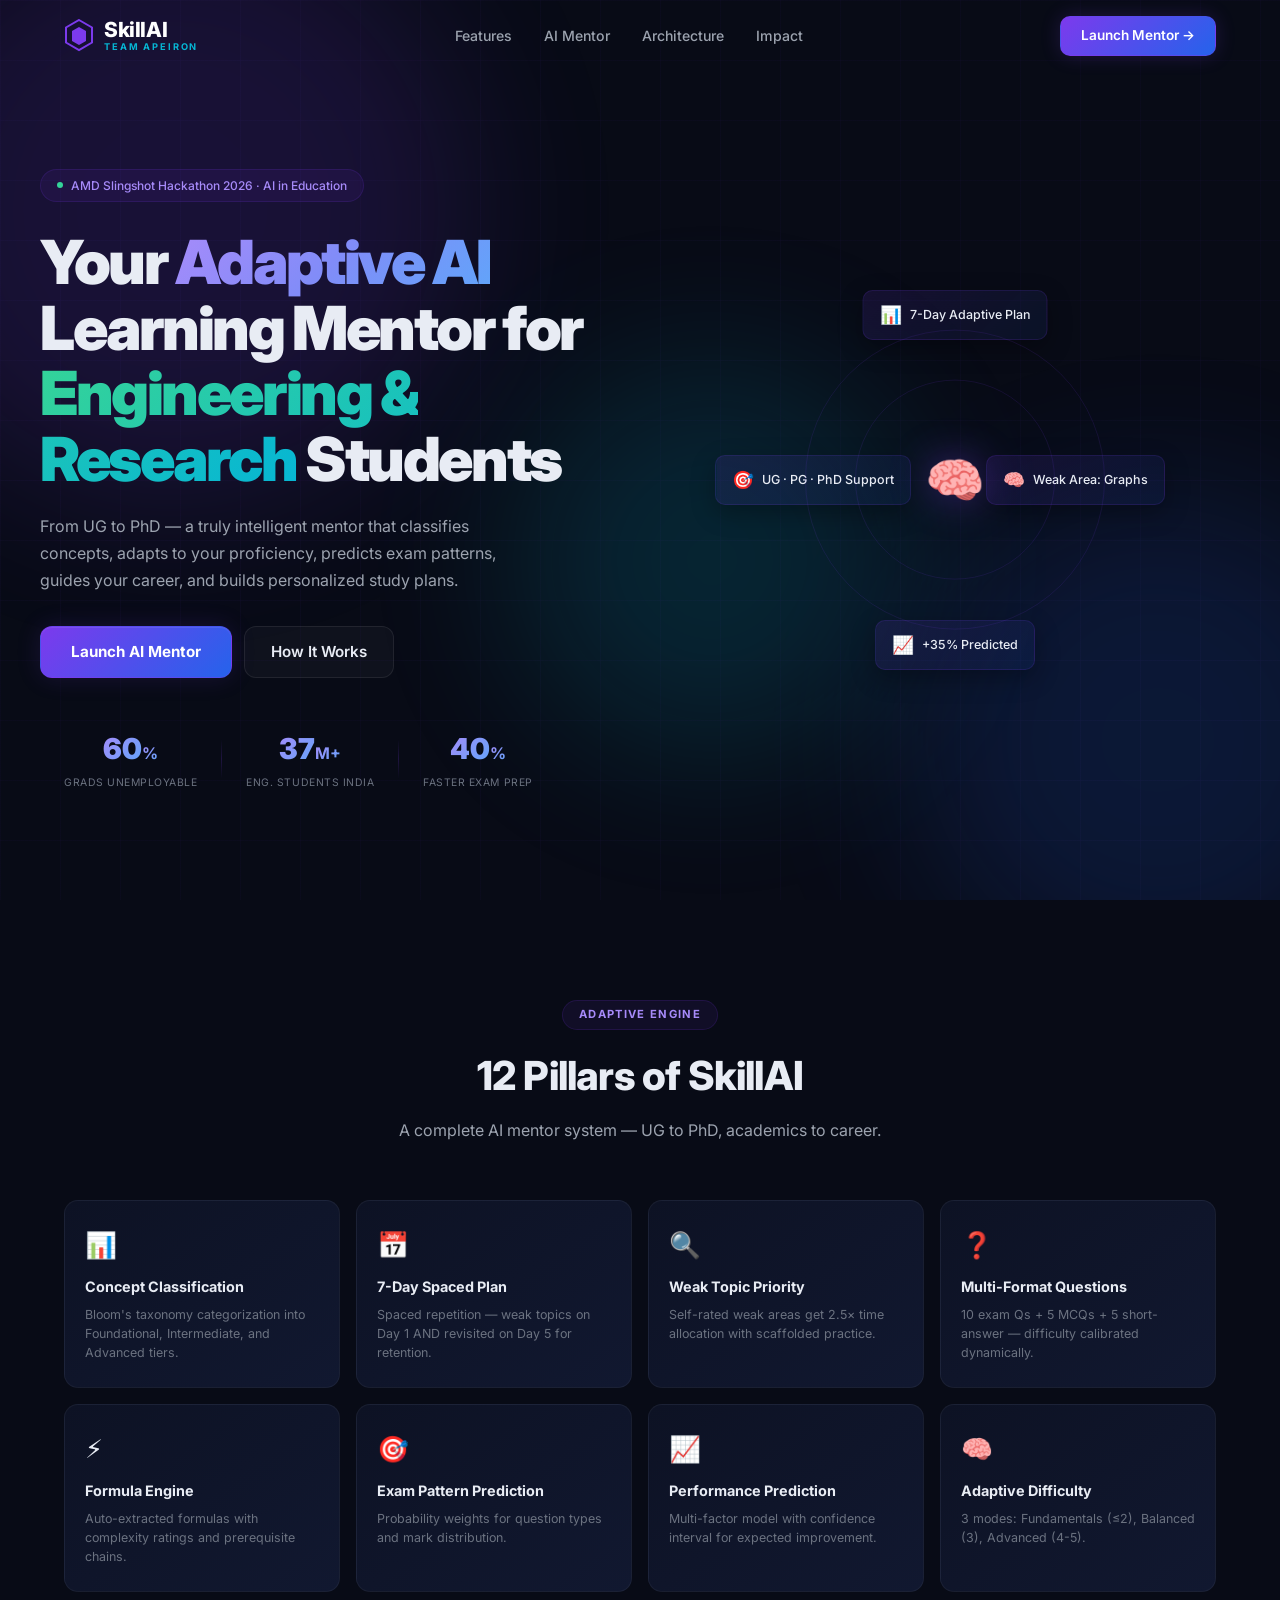
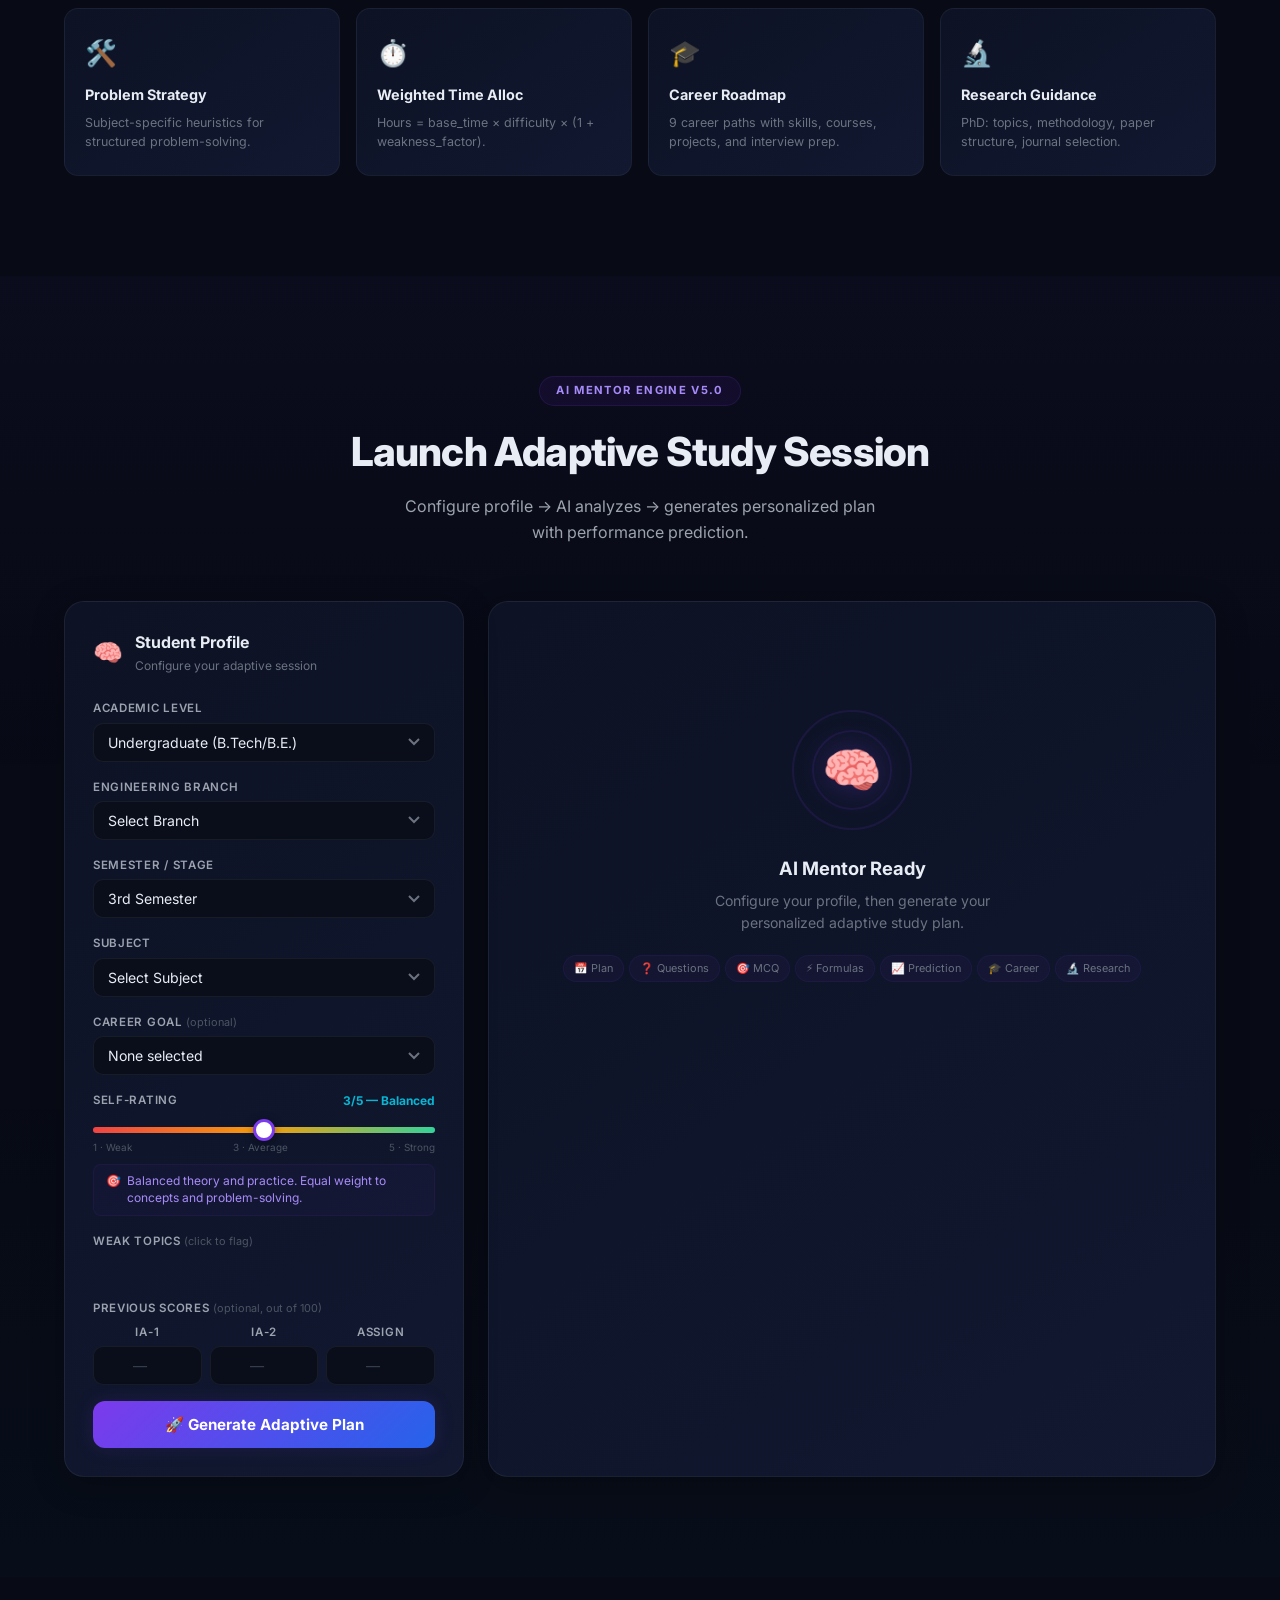
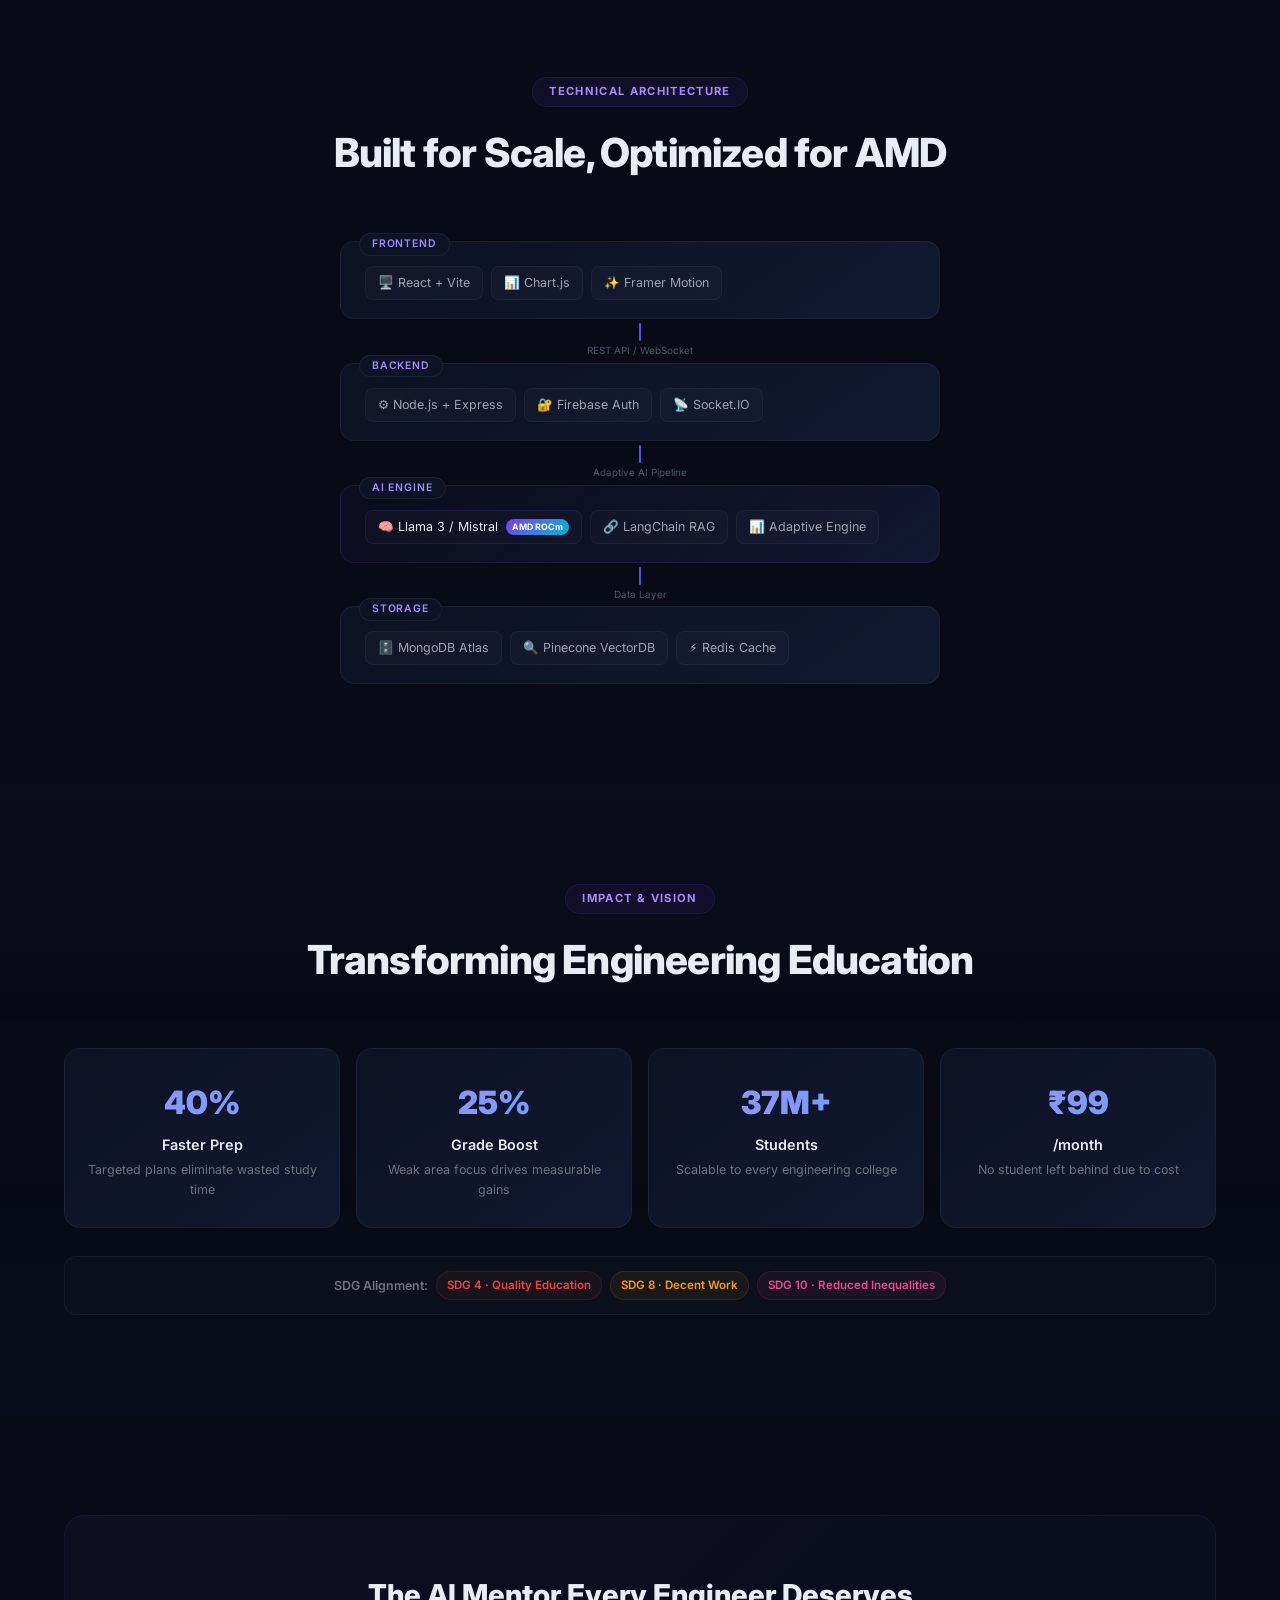
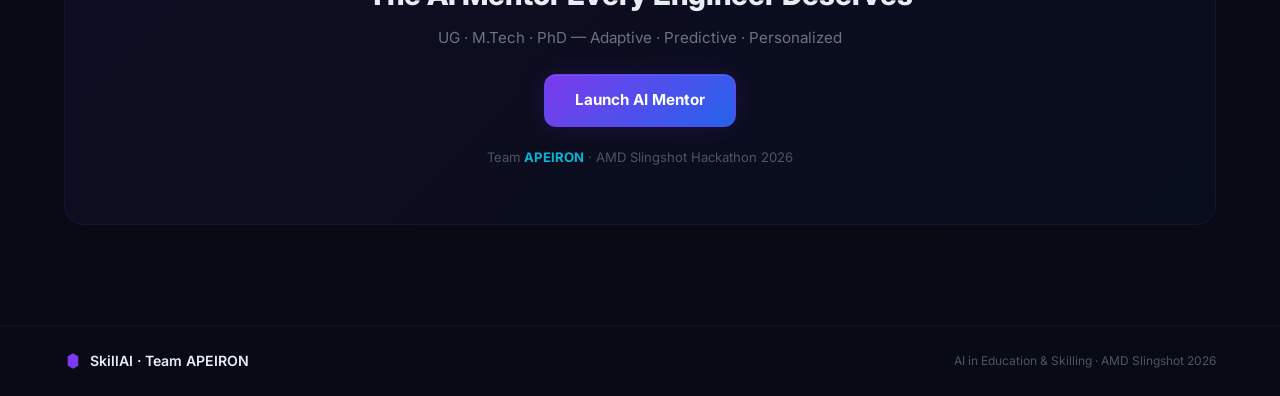
==== index.html @ c2ca53f4 "feat: SkillAI v5.0 — Multi-level adaptive mentor (UG/PG/PhD), 8 branches, career roadmaps, research " ====
<!DOCTYPE html>
<html lang="en">

<head>
    <meta charset="UTF-8">
    <meta name="viewport" content="width=device-width, initial-scale=1.0">
    <title>SkillAI – Adaptive AI Mentor | Team APEIRON</title>
    <meta name="description"
        content="SkillAI by Team APEIRON: An advanced adaptive AI learning mentor for engineering students — UG, M.Tech & PhD. AMD Slingshot Hackathon 2026.">
    <link rel="preconnect" href="https://fonts.googleapis.com">
    <link rel="preconnect" href="https://fonts.gstatic.com" crossorigin>
    <link
        href="https://fonts.googleapis.com/css2?family=Inter:wght@300;400;500;600;700;800;900&family=JetBrains+Mono:wght@400;500;600&display=swap"
        rel="stylesheet">
    <link rel="stylesheet" href="styles.css">
</head>

<body>
    <div class="app">
        <!-- Animated BG -->
        <div class="animated-bg">
            <div class="gradient-orb orb-1"></div>
            <div class="gradient-orb orb-2"></div>
            <div class="gradient-orb orb-3"></div>
            <div class="grid-overlay"></div>
        </div>

        <!-- Navbar -->
        <nav class="nav" id="nav">
            <div class="nav-inner">
                <a href="#" class="logo">
                    <svg class="logo-icon" width="30" height="34" viewBox="0 0 30 34" fill="none">
                        <path d="M15 1L28 8.5V23.5L15 31L2 23.5V8.5L15 1Z" stroke="url(#g1)" stroke-width="2" />
                        <path d="M15 8L22 12V22L15 26L8 22V12L15 8Z" fill="url(#g1)" />
                        <defs>
                            <linearGradient id="g1" x1="2" y1="1" x2="28" y2="31">
                                <stop stop-color="#7C3AED" />
                                <stop offset=".5" stop-color="#2563EB" />
                                <stop offset="1" stop-color="#06B6D4" />
                            </linearGradient>
                        </defs>
                    </svg>
                    <div class="logo-text">
                        <span class="logo-name">SkillAI</span>
                        <span class="logo-team">TEAM APEIRON</span>
                    </div>
                </a>
                <div class="nav-links">
                    <a href="#features">Features</a>
                    <a href="#mentor">AI Mentor</a>
                    <a href="#arch">Architecture</a>
                    <a href="#impact">Impact</a>
                </div>
                <a href="#mentor" class="nav-cta">Launch Mentor <span>→</span></a>
            </div>
        </nav>

        <!-- HERO -->
        <header class="hero" id="hero">
            <div class="hero-grid">
                <div class="hero-left">
                    <div class="hero-pill">
                        <span class="pill-dot"></span>
                        AMD Slingshot Hackathon 2026 · AI in Education
                    </div>
                    <h1 class="hero-h1">
                        Your <span class="glow-text">Adaptive AI</span><br>
                        Learning Mentor for<br>
                        <span class="glow-text-2">Engineering & Research</span> Students
                    </h1>
                    <p class="hero-p">
                        From UG to PhD — a truly intelligent mentor that classifies concepts, adapts to your
                        proficiency, predicts exam patterns, guides your career, and builds personalized study plans.
                    </p>
                    <div class="hero-btns">
                        <a href="#mentor" class="btn-primary">
                            <span class="btn-shine"></span>
                            Launch AI Mentor
                        </a>
                        <a href="#features" class="btn-outline">How It Works</a>
                    </div>
                    <div class="hero-stats">
                        <div class="hstat">
                            <span class="hstat-val" data-count="60">0</span><span class="hstat-suf">%</span>
                            <span class="hstat-lbl">Grads Unemployable</span>
                        </div>
                        <div class="hstat-div"></div>
                        <div class="hstat">
                            <span class="hstat-val" data-count="37">0</span><span class="hstat-suf">M+</span>
                            <span class="hstat-lbl">Eng. Students India</span>
                        </div>
                        <div class="hstat-div"></div>
                        <div class="hstat">
                            <span class="hstat-val" data-count="40">0</span><span class="hstat-suf">%</span>
                            <span class="hstat-lbl">Faster Exam Prep</span>
                        </div>
                    </div>
                </div>
                <div class="hero-right">
                    <div class="hero-visual">
                        <div class="hv-card hv1"><span>📊</span> 7-Day Adaptive Plan</div>
                        <div class="hv-card hv2"><span>🧠</span> Weak Area: Graphs</div>
                        <div class="hv-card hv3"><span>📈</span> +35% Predicted</div>
                        <div class="hv-card hv4"><span>🎯</span> UG · PG · PhD Support</div>
                        <div class="hv-center">
                            <div class="hv-ring r1"></div>
                            <div class="hv-ring r2"></div>
                            <div class="hv-brain">🧠</div>
                        </div>
                    </div>
                </div>
            </div>
        </header>

        <!-- FEATURES -->
        <section class="section" id="features">
            <div class="container">
                <div class="sec-header">
                    <div class="sec-chip">Adaptive Engine</div>
                    <h2 class="sec-title">12 Pillars of SkillAI</h2>
                    <p class="sec-desc">A complete AI mentor system — UG to PhD, academics to career.</p>
                </div>
                <div class="feat-grid">
                    <div class="feat-card"><div class="fc-bar"></div><div class="fc-icon">📊</div><h3>Concept Classification</h3><p>Bloom's taxonomy categorization into Foundational, Intermediate, and Advanced tiers.</p></div>
                    <div class="feat-card"><div class="fc-bar"></div><div class="fc-icon">📅</div><h3>7-Day Spaced Plan</h3><p>Spaced repetition — weak topics on Day 1 AND revisited on Day 5 for retention.</p></div>
                    <div class="feat-card"><div class="fc-bar"></div><div class="fc-icon">🔍</div><h3>Weak Topic Priority</h3><p>Self-rated weak areas get 2.5× time allocation with scaffolded practice.</p></div>
                    <div class="feat-card"><div class="fc-bar"></div><div class="fc-icon">❓</div><h3>Multi-Format Questions</h3><p>10 exam Qs + 5 MCQs + 5 short-answer — difficulty calibrated dynamically.</p></div>
                    <div class="feat-card"><div class="fc-bar"></div><div class="fc-icon">⚡</div><h3>Formula Engine</h3><p>Auto-extracted formulas with complexity ratings and prerequisite chains.</p></div>
                    <div class="feat-card"><div class="fc-bar"></div><div class="fc-icon">🎯</div><h3>Exam Pattern Prediction</h3><p>Probability weights for question types and mark distribution.</p></div>
                    <div class="feat-card"><div class="fc-bar"></div><div class="fc-icon">📈</div><h3>Performance Prediction</h3><p>Multi-factor model with confidence interval for expected improvement.</p></div>
                    <div class="feat-card"><div class="fc-bar"></div><div class="fc-icon">🧠</div><h3>Adaptive Difficulty</h3><p>3 modes: Fundamentals (≤2), Balanced (3), Advanced (4-5).</p></div>
                    <div class="feat-card"><div class="fc-bar"></div><div class="fc-icon">🛠️</div><h3>Problem Strategy</h3><p>Subject-specific heuristics for structured problem-solving.</p></div>
                    <div class="feat-card"><div class="fc-bar"></div><div class="fc-icon">⏱️</div><h3>Weighted Time Alloc</h3><p>Hours = base_time × difficulty × (1 + weakness_factor).</p></div>
                    <div class="feat-card"><div class="fc-bar"></div><div class="fc-icon">🎓</div><h3>Career Roadmap</h3><p>9 career paths with skills, courses, projects, and interview prep.</p></div>
                    <div class="feat-card"><div class="fc-bar"></div><div class="fc-icon">🔬</div><h3>Research Guidance</h3><p>PhD: topics, methodology, paper structure, journal selection.</p></div>
                </div>
            </div>
        </section>

        <!-- AI MENTOR -->
        <section class="section section-alt" id="mentor">
            <div class="container">
                <div class="sec-header">
                    <div class="sec-chip">AI Mentor Engine v5.0</div>
                    <h2 class="sec-title">Launch Adaptive Study Session</h2>
                    <p class="sec-desc">Configure profile → AI analyzes → generates personalized plan with performance prediction.</p>
                </div>
                <div class="mentor-grid">
                    <!-- INPUT -->
                    <div class="m-input">
                        <div class="mi-head">
                            <div class="mi-icon">🧠</div>
                            <div>
                                <h3>Student Profile</h3>
                                <p>Configure your adaptive session</p>
                            </div>
                        </div>
                        <form id="mentorForm" autocomplete="off">
                            <div class="field">
                                <label>Academic Level</label>
                                <select id="academicLevel" required>
                                    <option value="UG" selected>Undergraduate (B.Tech/B.E.)</option>
                                    <option value="PG">Postgraduate (M.Tech/M.S.)</option>
                                    <option value="PhD">Doctoral (Ph.D.)</option>
                                </select>
                            </div>
                            <div class="field">
                                <label>Engineering Branch</label>
                                <select id="branch" required>
                                    <option value="">Select Branch</option>
                                    <option value="CSE">Computer Science & Engineering</option>
                                    <option value="ECE">Electronics & Communication</option>
                                    <option value="ME">Mechanical Engineering</option>
                                    <option value="EEE">Electrical & Electronics</option>
                                    <option value="CE">Civil Engineering</option>
                                    <option value="AIML">AI & Data Science</option>
                                    <option value="IT">Information Technology</option>
                                    <option value="BME">Biomedical Engineering</option>
                                </select>
                            </div>
                            <div class="field">
                                <label>Semester / Stage</label>
                                <select id="semester" required>
                                    <option value="">Select</option>
                                    <option value="1">1st Semester</option>
                                    <option value="2">2nd Semester</option>
                                    <option value="3" selected>3rd Semester</option>
                                    <option value="4">4th Semester</option>
                                    <option value="5">5th Semester</option>
                                    <option value="6">6th Semester</option>
                                    <option value="7">7th Semester</option>
                                    <option value="8">8th Semester</option>
                                </select>
                            </div>
                            <div class="field">
                                <label>Subject</label>
                                <select id="subject" required>
                                    <option value="">Select Subject</option>
                                </select>
                            </div>
                            <div class="field" id="careerGoalField">
                                <label>Career Goal <span class="field-opt">(optional)</span></label>
                                <select id="careerGoal">
                                    <option value="">None selected</option>
                                    <option value="Software Engineer">Software Engineer</option>
                                    <option value="Data Scientist">Data Scientist</option>
                                    <option value="AI Engineer">AI Engineer</option>
                                    <option value="VLSI Engineer">VLSI Engineer</option>
                                    <option value="Embedded Systems Engineer">Embedded Systems Engineer</option>
                                    <option value="Cybersecurity Engineer">Cybersecurity Engineer</option>
                                    <option value="Mechanical Design Engineer">Mechanical Design Engineer</option>
                                    <option value="Structural Engineer">Structural Engineer</option>
                                    <option value="Research Scientist">Research Scientist</option>
                                </select>
                            </div>
                            <div class="field">
                                <label>Self-Rating <span class="rating-badge" id="ratingBadge">3/5 — Balanced</span></label>
                                <input type="range" id="selfRating" min="1" max="5" value="3" class="custom-range">
                                <div class="range-labels"><span>1 · Weak</span><span>3 · Average</span><span>5 · Strong</span></div>
                                <div class="adapt-box" id="adaptBox">
                                    <span class="ab-icon">🎯</span>
                                    <span id="adaptMsg">Balanced theory and practice. Equal weight to concepts and problem-solving.</span>
                                </div>
                            </div>
                            <div class="field">
                                <label>Weak Topics <span class="field-opt">(click to flag)</span></label>
                                <div class="chips" id="weakChips"></div>
                            </div>
                            <div class="field">
                                <label>Previous Scores <span class="field-opt">(optional, out of 100)</span></label>
                                <div class="score-row">
                                    <div class="sc"><label class="sc-lbl">IA-1</label><input type="number" id="sc1" placeholder="—" min="0" max="100"></div>
                                    <div class="sc"><label class="sc-lbl">IA-2</label><input type="number" id="sc2" placeholder="—" min="0" max="100"></div>
                                    <div class="sc"><label class="sc-lbl">Assign</label><input type="number" id="sc3" placeholder="—" min="0" max="100"></div>
                                </div>
                            </div>
                            <button type="submit" class="btn-generate" id="genBtn">
                                <span id="genText">🚀 Generate Adaptive Plan</span>
                                <span id="genLoader" style="display:none"><span class="ld"></span><span class="ld"></span><span class="ld"></span></span>
                            </button>
                        </form>
                    </div>

                    <!-- OUTPUT -->
                    <div class="m-output" id="mOutput">
                        <!-- Idle -->
                        <div class="out-idle" id="outIdle">
                            <div class="oi-anim">
                                <div class="oi-brain">🧠</div>
                                <div class="oi-ring oi-r1"></div>
                                <div class="oi-ring oi-r2"></div>
                            </div>
                            <h3>AI Mentor Ready</h3>
                            <p>Configure your profile, then generate your personalized adaptive study plan.</p>
                            <div class="oi-tags">
                                <span>📅 Plan</span><span>❓ Questions</span><span>🎯 MCQ</span>
                                <span>⚡ Formulas</span><span>📈 Prediction</span><span>🎓 Career</span><span>🔬 Research</span>
                            </div>
                        </div>

                        <!-- Processing -->
                        <div class="out-proc" id="outProc" style="display:none">
                            <div class="proc-spinner">
                                <div class="sp-ring sp1"></div>
                                <div class="sp-ring sp2"></div>
                                <div class="sp-ring sp3"></div>
                                <div class="sp-core">🧠</div>
                            </div>
                            <h3>Analyzing & Generating...</h3>
                            <div class="proc-list" id="procList">
                                <div class="pl"><div class="pl-dot"></div><span>Mapping subject prerequisite graph</span></div>
                                <div class="pl"><div class="pl-dot"></div><span>Classifying concepts (Bloom's taxonomy)</span></div>
                                <div class="pl"><div class="pl-dot"></div><span>Calibrating to self-rating: <strong id="procRating">3/5</strong></span></div>
                                <div class="pl"><div class="pl-dot"></div><span>Applying spaced repetition schedule</span></div>
                                <div class="pl"><div class="pl-dot"></div><span>Computing performance prediction model</span></div>
                            </div>
                        </div>

                        <!-- Results -->
                        <div class="out-results" id="outResults" style="display:none">
                            <div class="tabs" id="tabs">
                                <button class="tab active" data-t="overview">📊 Overview</button>
                                <button class="tab" data-t="plan">📅 Study Plan</button>
                                <button class="tab" data-t="questions">❓ Questions</button>
                                <button class="tab" data-t="mcq">🎯 MCQ Quiz</button>
                                <button class="tab" data-t="shortans">✍️ Short Ans</button>
                                <button class="tab" data-t="formulas">⚡ Formulas</button>
                                <button class="tab" data-t="revision">📝 Revision</button>
                                <button class="tab" data-t="strategy">🛠️ Strategy</button>
                                <button class="tab" data-t="predict">📈 Predict</button>
                                <button class="tab" data-t="career" style="display:none">🎓 Career Path</button>
                                <button class="tab" data-t="research" style="display:none">🔬 Research</button>
                            </div>
                            <div id="tp-overview" class="tp"></div>
                            <div id="tp-plan" class="tp" style="display:none"></div>
                            <div id="tp-questions" class="tp" style="display:none"></div>
                            <div id="tp-mcq" class="tp" style="display:none"></div>
                            <div id="tp-shortans" class="tp" style="display:none"></div>
                            <div id="tp-formulas" class="tp" style="display:none"></div>
                            <div id="tp-revision" class="tp" style="display:none"></div>
                            <div id="tp-strategy" class="tp" style="display:none"></div>
                            <div id="tp-predict" class="tp" style="display:none"></div>
                            <div id="tp-career" class="tp" style="display:none"></div>
                            <div id="tp-research" class="tp" style="display:none"></div>
                        </div>
                    </div>
                </div>
            </div>
        </section>

        <!-- ARCHITECTURE -->
        <section class="section" id="arch">
            <div class="container">
                <div class="sec-header">
                    <div class="sec-chip">Technical Architecture</div>
                    <h2 class="sec-title">Built for Scale, Optimized for AMD</h2>
                </div>
                <div class="arch-stack">
                    <div class="arch-layer al-1">
                        <div class="al-tag">Frontend</div>
                        <div class="al-items"><span>🖥️ React + Vite</span><span>📊 Chart.js</span><span>✨ Framer Motion</span></div>
                    </div>
                    <div class="arch-conn"><div class="ac-line"></div><span>REST API / WebSocket</span></div>
                    <div class="arch-layer al-2">
                        <div class="al-tag">Backend</div>
                        <div class="al-items"><span>⚙️ Node.js + Express</span><span>🔐 Firebase Auth</span><span>📡 Socket.IO</span></div>
                    </div>
                    <div class="arch-conn"><div class="ac-line"></div><span>Adaptive AI Pipeline</span></div>
                    <div class="arch-layer al-3 al-glow">
                        <div class="al-tag">AI Engine</div>
                        <div class="al-items">
                            <span class="al-highlight">🧠 Llama 3 / Mistral <em class="amd-badge">AMD ROCm</em></span>
                            <span>🔗 LangChain RAG</span>
                            <span>📊 Adaptive Engine</span>
                        </div>
                    </div>
                    <div class="arch-conn"><div class="ac-line"></div><span>Data Layer</span></div>
                    <div class="arch-layer al-4">
                        <div class="al-tag">Storage</div>
                        <div class="al-items"><span>🗄️ MongoDB Atlas</span><span>🔍 Pinecone VectorDB</span><span>⚡ Redis Cache</span></div>
                    </div>
                </div>
            </div>
        </section>

        <!-- IMPACT -->
        <section class="section section-alt" id="impact">
            <div class="container">
                <div class="sec-header">
                    <div class="sec-chip">Impact & Vision</div>
                    <h2 class="sec-title">Transforming Engineering Education</h2>
                </div>
                <div class="impact-grid">
                    <div class="imp-card"><div class="imp-val">40%</div><h3>Faster Prep</h3><p>Targeted plans eliminate wasted study time</p></div>
                    <div class="imp-card"><div class="imp-val">25%</div><h3>Grade Boost</h3><p>Weak area focus drives measurable gains</p></div>
                    <div class="imp-card"><div class="imp-val">37M+</div><h3>Students</h3><p>Scalable to every engineering college</p></div>
                    <div class="imp-card"><div class="imp-val">₹99</div><h3>/month</h3><p>No student left behind due to cost</p></div>
                </div>
                <div class="sdg-row">
                    <span class="sdg-lbl">SDG Alignment:</span>
                    <span class="sdg-tag s4">SDG 4 · Quality Education</span>
                    <span class="sdg-tag s8">SDG 8 · Decent Work</span>
                    <span class="sdg-tag s10">SDG 10 · Reduced Inequalities</span>
                </div>
            </div>
        </section>

        <!-- CTA -->
        <section class="section">
            <div class="container">
                <div class="cta-box">
                    <h2>The AI Mentor Every Engineer Deserves</h2>
                    <p>UG · M.Tech · PhD — Adaptive · Predictive · Personalized</p>
                    <a href="#mentor" class="btn-primary"><span class="btn-shine"></span>Launch AI Mentor</a>
                    <div class="cta-team">Team <strong>APEIRON</strong> · AMD Slingshot Hackathon 2026</div>
                </div>
            </div>
        </section>

        <!-- Footer -->
        <footer class="footer">
            <div class="container footer-row">
                <div class="footer-logo">
                    <svg width="18" height="20" viewBox="0 0 30 34" fill="none">
                        <path d="M15 4L24 9V25L15 30L6 25V9L15 4Z" fill="url(#fg)" />
                        <defs>
                            <linearGradient id="fg" x1="6" y1="4" x2="24" y2="30">
                                <stop stop-color="#7C3AED" />
                                <stop offset="1" stop-color="#06B6D4" />
                            </linearGradient>
                        </defs>
                    </svg>
                    <span>SkillAI · Team APEIRON</span>
                </div>
                <span class="footer-text">AI in Education & Skilling · AMD Slingshot 2026</span>
            </div>
        </footer>
    </div>

    <script src="app.js"></script>
</body>

</html>
---- styles.css ----
/* ============================================================
   SkillAI v4.0 — Bulletproof Design System | Team APEIRON
   No backdrop-filter dependency. Solid everywhere.
   ============================================================ */

/* === Reset & Base === */
*,
*::before,
*::after {
    margin: 0;
    padding: 0;
    box-sizing: border-box
}

html {
    scroll-behavior: smooth;
    scroll-padding-top: 80px
}

body {
    font-family: 'Inter', system-ui, -apple-system, sans-serif;
    background: #080B16;
    color: #E8ECF4;
    line-height: 1.6;
    overflow-x: hidden;
    -webkit-font-smoothing: antialiased;
    -moz-osx-font-smoothing: grayscale;
}

.app {
    position: relative;
    min-height: 100vh
}

/* === Animated Background === */
.animated-bg {
    position: fixed;
    top: 0;
    left: 0;
    width: 100%;
    height: 100%;
    z-index: 0;
    pointer-events: none;
    overflow: hidden;
}

.gradient-orb {
    position: absolute;
    border-radius: 50%;
    filter: blur(80px);
    opacity: .15;
    animation: orbFloat 20s ease-in-out infinite;
}

.orb-1 {
    width: 600px;
    height: 600px;
    background: #7C3AED;
    top: -10%;
    left: -10%;
    animation-delay: 0s
}

.orb-2 {
    width: 500px;
    height: 500px;
    background: #2563EB;
    bottom: -10%;
    right: -10%;
    animation-delay: -7s
}

.orb-3 {
    width: 400px;
    height: 400px;
    background: #06B6D4;
    top: 40%;
    left: 40%;
    animation-delay: -14s
}

@keyframes orbFloat {

    0%,
    100% {
        transform: translate(0, 0) scale(1)
    }

    33% {
        transform: translate(80px, -60px) scale(1.1)
    }

    66% {
        transform: translate(-60px, 80px) scale(.9)
    }
}

.grid-overlay {
    position: absolute;
    top: 0;
    left: 0;
    width: 100%;
    height: 100%;
    background-image:
        linear-gradient(rgba(124, 58, 237, .03) 1px, transparent 1px),
        linear-gradient(90deg, rgba(124, 58, 237, .03) 1px, transparent 1px);
    background-size: 60px 60px;
}

/* === Typography Utilities === */
.glow-text {
    background: linear-gradient(135deg, #A78BFA, #818CF8, #60A5FA);
    -webkit-background-clip: text;
    -webkit-text-fill-color: transparent;
    background-clip: text;
}

.glow-text-2 {
    background: linear-gradient(135deg, #34D399, #06B6D4);
    -webkit-background-clip: text;
    -webkit-text-fill-color: transparent;
    background-clip: text;
}

/* === Layout === */
.container {
    max-width: 1200px;
    margin: 0 auto;
    padding: 0 24px;
    position: relative;
    z-index: 2
}

.section {
    padding: 100px 0;
    position: relative;
    z-index: 2
}

.section-alt {
    background: linear-gradient(180deg, rgba(124, 58, 237, .03) 0%, transparent 40%, transparent 60%, rgba(6, 182, 212, .02) 100%)
}

/* === Nav === */
.nav {
    position: fixed;
    top: 0;
    left: 0;
    right: 0;
    z-index: 100;
    padding: 16px 0;
    transition: all .4s ease;
}

.nav.scrolled {
    background: rgba(8, 11, 22, .92);
    border-bottom: 1px solid rgba(124, 58, 237, .12);
    box-shadow: 0 4px 30px rgba(0, 0, 0, .3);
}

.nav-inner {
    max-width: 1200px;
    margin: 0 auto;
    padding: 0 24px;
    display: flex;
    align-items: center;
    justify-content: space-between;
}

.logo {
    text-decoration: none;
    display: flex;
    align-items: center;
    gap: 10px
}

.logo-icon {
    flex-shrink: 0
}

.logo-text {
    display: flex;
    flex-direction: column;
    line-height: 1
}

.logo-name {
    font-size: 1.3rem;
    font-weight: 800;
    color: #fff;
    letter-spacing: -.02em
}

.logo-team {
    font-size: .58rem;
    font-weight: 700;
    color: #06B6D4;
    letter-spacing: .2em;
    text-transform: uppercase;
    margin-top: 1px
}

.nav-links {
    display: flex;
    gap: 32px
}

.nav-links a {
    color: #9CA3AF;
    text-decoration: none;
    font-size: .88rem;
    font-weight: 500;
    transition: color .3s
}

.nav-links a:hover {
    color: #E8ECF4
}

.nav-cta {
    padding: 8px 20px;
    border-radius: 10px;
    text-decoration: none;
    font-size: .85rem;
    font-weight: 600;
    color: #fff;
    background: linear-gradient(135deg, #7C3AED, #2563EB);
    border: 1px solid rgba(124, 58, 237, .3);
    transition: all .3s;
    box-shadow: 0 0 20px rgba(124, 58, 237, .2);
}

.nav-cta:hover {
    transform: translateY(-2px);
    box-shadow: 0 4px 25px rgba(124, 58, 237, .4)
}

.nav-cta span {
    transition: transform .3s;
    display: inline-block
}

.nav-cta:hover span {
    transform: translateX(3px)
}

/* === Hero === */
.hero {
    min-height: 100vh;
    display: flex;
    align-items: center;
    padding: 120px 24px 60px;
    position: relative;
    z-index: 2;
}

.hero-grid {
    max-width: 1200px;
    margin: 0 auto;
    width: 100%;
    display: grid;
    grid-template-columns: 1fr 1fr;
    gap: 60px;
    align-items: center;
}

.hero-left {
    max-width: 580px
}

.hero-pill {
    display: inline-flex;
    align-items: center;
    gap: 8px;
    padding: 6px 16px;
    border-radius: 100px;
    font-size: .75rem;
    font-weight: 500;
    background: rgba(124, 58, 237, .08);
    border: 1px solid rgba(124, 58, 237, .15);
    color: #A78BFA;
    margin-bottom: 28px;
}

.pill-dot {
    width: 6px;
    height: 6px;
    background: #34D399;
    border-radius: 50%;
    animation: dotPulse 2s infinite
}

@keyframes dotPulse {

    0%,
    100% {
        opacity: 1;
        transform: scale(1)
    }

    50% {
        opacity: .3;
        transform: scale(1.5)
    }
}

.hero-h1 {
    font-size: clamp(2.4rem, 5vw, 3.8rem);
    font-weight: 900;
    line-height: 1.08;
    letter-spacing: -.04em;
    margin-bottom: 20px;
}

.hero-p {
    font-size: 1rem;
    color: #9CA3AF;
    line-height: 1.7;
    margin-bottom: 32px;
    max-width: 500px;
}

.hero-btns {
    display: flex;
    gap: 12px;
    margin-bottom: 48px;
    flex-wrap: wrap
}

.btn-primary {
    position: relative;
    display: inline-flex;
    align-items: center;
    gap: 8px;
    padding: 13px 30px;
    border-radius: 12px;
    font-size: .95rem;
    font-weight: 700;
    background: linear-gradient(135deg, #7C3AED, #2563EB);
    color: #fff;
    text-decoration: none;
    border: 1px solid rgba(124, 58, 237, .3);
    overflow: hidden;
    transition: all .3s;
    box-shadow: 0 0 25px rgba(124, 58, 237, .15), inset 0 1px 0 rgba(255, 255, 255, .08);
}

.btn-primary:hover {
    transform: translateY(-2px);
    box-shadow: 0 6px 35px rgba(124, 58, 237, .3)
}

.btn-shine {
    position: absolute;
    top: 0;
    left: -100%;
    width: 100%;
    height: 100%;
    background: linear-gradient(90deg, transparent, rgba(255, 255, 255, .12), transparent);
    animation: shine 3s infinite;
}

@keyframes shine {
    0% {
        left: -100%
    }

    100% {
        left: 200%
    }
}

.btn-outline {
    padding: 13px 26px;
    border-radius: 12px;
    font-size: .95rem;
    font-weight: 600;
    color: #E8ECF4;
    text-decoration: none;
    background: rgba(255, 255, 255, .03);
    border: 1px solid rgba(255, 255, 255, .08);
    transition: all .3s;
}

.btn-outline:hover {
    background: rgba(255, 255, 255, .06);
    border-color: rgba(255, 255, 255, .15);
    transform: translateY(-2px)
}

.hero-stats {
    display: flex;
    gap: 0;
    align-items: center
}

.hstat {
    text-align: center;
    padding: 0 24px
}

.hstat-val {
    font-size: 1.8rem;
    font-weight: 900;
    background: linear-gradient(135deg, #A78BFA, #60A5FA);
    -webkit-background-clip: text;
    -webkit-text-fill-color: transparent;
    background-clip: text
}

.hstat-suf {
    font-size: 1rem;
    font-weight: 700;
    background: linear-gradient(135deg, #A78BFA, #60A5FA);
    -webkit-background-clip: text;
    -webkit-text-fill-color: transparent;
    background-clip: text
}

.hstat-lbl {
    display: block;
    font-size: .65rem;
    color: #6B7280;
    text-transform: uppercase;
    letter-spacing: .05em;
    margin-top: 2px
}

.hstat-div {
    width: 1px;
    height: 40px;
    background: linear-gradient(180deg, transparent, rgba(124, 58, 237, .2), transparent)
}

/* Hero Visual */
.hero-right {
    display: none
}

.hero-visual {
    position: relative;
    width: 100%;
    max-width: 420px;
    height: 420px;
    margin: 0 auto
}

.hv-center {
    position: absolute;
    top: 50%;
    left: 50%;
    transform: translate(-50%, -50%)
}

.hv-brain {
    font-size: 3rem;
    position: relative;
    z-index: 3;
    animation: brFloat 3s ease-in-out infinite;
    filter: drop-shadow(0 0 20px rgba(124, 58, 237, .4))
}

@keyframes brFloat {

    0%,
    100% {
        transform: translateY(0)
    }

    50% {
        transform: translateY(-12px)
    }
}

.hv-ring {
    position: absolute;
    top: 50%;
    left: 50%;
    transform: translate(-50%, -50%);
    border-radius: 50%;
    border: 1.5px solid rgba(124, 58, 237, .12);
}

.r1 {
    width: 200px;
    height: 200px;
    animation: ringGrow 3s ease-in-out infinite
}

.r2 {
    width: 300px;
    height: 300px;
    animation: ringGrow 4s ease-in-out infinite .8s
}

@keyframes ringGrow {

    0%,
    100% {
        opacity: .3;
        transform: translate(-50%, -50%) scale(1)
    }

    50% {
        opacity: .7;
        transform: translate(-50%, -50%) scale(1.06)
    }
}

.hv-card {
    position: absolute;
    display: flex;
    align-items: center;
    gap: 8px;
    padding: 10px 16px;
    border-radius: 10px;
    font-size: .78rem;
    font-weight: 500;
    color: #E8ECF4;
    white-space: nowrap;
    background: linear-gradient(135deg, rgba(124, 58, 237, .12), rgba(37, 99, 235, .08));
    border: 1px solid rgba(124, 58, 237, .15);
    box-shadow: 0 8px 24px rgba(0, 0, 0, .3);
    animation: cardFloat 5s ease-in-out infinite;
}

.hv-card span {
    font-size: 1.1rem
}

.hv1 {
    top: 20px;
    left: 50%;
    transform: translateX(-50%)
}

.hv2 {
    top: 50%;
    right: 0;
    transform: translateY(-50%);
    animation-delay: 1s
}

.hv3 {
    bottom: 20px;
    left: 50%;
    transform: translateX(-50%);
    animation-delay: 2s
}

.hv4 {
    top: 50%;
    left: -30px;
    transform: translateY(-50%);
    animation-delay: 3s
}

@keyframes cardFloat {

    0%,
    100% {
        transform: translateY(0)
    }

    50% {
        transform: translateY(-8px)
    }
}

/* === Sections === */
.sec-header {
    text-align: center;
    margin-bottom: 56px
}

.sec-chip {
    display: inline-block;
    padding: 5px 16px;
    border-radius: 100px;
    font-size: .7rem;
    font-weight: 700;
    text-transform: uppercase;
    letter-spacing: .12em;
    background: rgba(124, 58, 237, .08);
    border: 1px solid rgba(124, 58, 237, .15);
    color: #A78BFA;
    margin-bottom: 14px;
}

.sec-title {
    font-size: clamp(1.8rem, 4vw, 2.5rem);
    font-weight: 800;
    letter-spacing: -.02em;
    margin-bottom: 10px
}

.sec-desc {
    font-size: 1rem;
    color: #9CA3AF;
    max-width: 500px;
    margin: 0 auto
}

/* === Feature Cards === */
.feat-grid {
    display: grid;
    grid-template-columns: repeat(auto-fill, minmax(240px, 1fr));
    gap: 16px
}

.feat-card {
    position: relative;
    padding: 24px 20px;
    border-radius: 14px;
    overflow: hidden;
    background: linear-gradient(145deg, #0D1224, #111830);
    border: 1px solid rgba(255, 255, 255, .05);
    transition: all .4s cubic-bezier(.4, 0, .2, 1);
}

.feat-card:hover {
    border-color: rgba(124, 58, 237, .25);
    transform: translateY(-4px);
    box-shadow: 0 12px 40px rgba(0, 0, 0, .4), 0 0 0 1px rgba(124, 58, 237, .1);
}

.fc-bar {
    position: absolute;
    top: 0;
    left: 0;
    right: 0;
    height: 2px;
    background: linear-gradient(90deg, #7C3AED, #2563EB, #06B6D4);
    opacity: 0;
    transition: opacity .4s;
}

.feat-card:hover .fc-bar {
    opacity: 1
}

.fc-icon {
    font-size: 1.6rem;
    margin-bottom: 10px
}

.feat-card h3 {
    font-size: .9rem;
    font-weight: 700;
    margin-bottom: 6px;
    color: #E8ECF4
}

.feat-card p {
    font-size: .78rem;
    color: #6B7280;
    line-height: 1.55
}

/* === Mentor Grid === */
.mentor-grid {
    display: grid;
    grid-template-columns: 400px 1fr;
    gap: 24px
}

.m-input {
    position: sticky;
    top: 96px;
    height: fit-content;
    background: linear-gradient(145deg, #0D1224, #111830);
    border: 1px solid rgba(255, 255, 255, .06);
    border-radius: 20px;
    padding: 28px;
    box-shadow: 0 8px 32px rgba(0, 0, 0, .3);
}

.mi-head {
    display: flex;
    align-items: center;
    gap: 12px;
    margin-bottom: 24px
}

.mi-icon {
    font-size: 1.5rem
}

.mi-head h3 {
    font-size: 1rem;
    font-weight: 700
}

.mi-head p {
    font-size: .75rem;
    color: #6B7280
}

/* Fields */
.field {
    margin-bottom: 16px
}

.field label {
    display: block;
    font-size: .72rem;
    font-weight: 600;
    color: #9CA3AF;
    text-transform: uppercase;
    letter-spacing: .06em;
    margin-bottom: 5px
}

.field-opt {
    font-weight: 400;
    text-transform: none;
    letter-spacing: 0;
    color: #4B5563;
    font-size: .68rem
}

.field select,
.field input[type=number] {
    width: 100%;
    padding: 10px 14px;
    border-radius: 10px;
    background: #0A0E1A;
    border: 1px solid rgba(255, 255, 255, .06);
    color: #E8ECF4;
    font-size: .88rem;
    font-family: inherit;
    transition: all .3s;
    appearance: none;
    -webkit-appearance: none;
}

.field select {
    background-image: url("data:image/svg+xml,%3Csvg xmlns='http://www.w3.org/2000/svg' width='12' height='8'%3E%3Cpath d='M1 1l5 5 5-5' stroke='%236B7280' stroke-width='2' fill='none'/%3E%3C/svg%3E");
    background-repeat: no-repeat;
    background-position: right 14px center;
    cursor: pointer;
}

.field select:focus,
.field input:focus {
    outline: none;
    border-color: rgba(124, 58, 237, .4);
    box-shadow: 0 0 0 3px rgba(124, 58, 237, .1);
}

.field select option {
    background: #0A0E1A;
    color: #E8ECF4
}

/* Range Slider */
.custom-range {
    width: 100%;
    height: 6px;
    -webkit-appearance: none;
    appearance: none;
    background: linear-gradient(90deg, #EF4444, #F59E0B, #34D399);
    border-radius: 3px;
    outline: none;
    cursor: pointer;
    margin: 8px 0 4px;
}

.custom-range::-webkit-slider-thumb {
    -webkit-appearance: none;
    width: 22px;
    height: 22px;
    border-radius: 50%;
    background: #fff;
    border: 3px solid #7C3AED;
    cursor: pointer;
    box-shadow: 0 2px 10px rgba(0, 0, 0, .4);
    transition: all .2s;
}

.custom-range::-webkit-slider-thumb:hover {
    transform: scale(1.15);
    box-shadow: 0 0 0 6px rgba(124, 58, 237, .15), 0 2px 10px rgba(0, 0, 0, .4)
}

.range-labels {
    display: flex;
    justify-content: space-between;
    font-size: .62rem;
    color: #4B5563
}

.rating-badge {
    float: right;
    font-size: .75rem;
    font-weight: 700;
    color: #06B6D4;
    text-transform: none;
    letter-spacing: 0;
}

.adapt-box {
    display: flex;
    align-items: flex-start;
    gap: 6px;
    padding: 8px 12px;
    margin-top: 8px;
    border-radius: 8px;
    background: rgba(124, 58, 237, .04);
    border: 1px solid rgba(124, 58, 237, .08);
    font-size: .75rem;
    color: #A78BFA;
    line-height: 1.4;
}

.ab-icon {
    flex-shrink: 0
}

/* Chips */
.chips {
    display: flex;
    flex-wrap: wrap;
    gap: 5px;
    min-height: 28px
}

.chip {
    padding: 5px 12px;
    border-radius: 100px;
    font-size: .73rem;
    font-weight: 500;
    background: rgba(255, 255, 255, .03);
    border: 1px solid rgba(255, 255, 255, .06);
    color: #9CA3AF;
    cursor: pointer;
    transition: all .3s;
    user-select: none;
}

.chip:hover {
    border-color: rgba(255, 255, 255, .12);
    color: #E8ECF4
}

.chip.flagged {
    background: rgba(239, 68, 68, .08);
    border-color: rgba(239, 68, 68, .25);
    color: #F87171
}

/* Scores */
.score-row {
    display: flex;
    gap: 8px
}

.sc {
    flex: 1;
    text-align: center
}

.sc-lbl {
    display: block;
    font-size: .6rem;
    color: #4B5563;
    margin-bottom: 3px;
    text-transform: uppercase;
    letter-spacing: .05em
}

.sc input {
    text-align: center;
    font-family: 'JetBrains Mono', monospace;
    background: #0A0E1A;
    border: 1px solid rgba(255, 255, 255, .06);
    border-radius: 8px;
    padding: 8px;
    width: 100%;
    color: #E8ECF4;
    font-size: .88rem;
}

.sc input::placeholder {
    color: #374151
}

.sc input:focus {
    outline: none;
    border-color: rgba(124, 58, 237, .4);
    box-shadow: 0 0 0 3px rgba(124, 58, 237, .1)
}

/* Generate Button */
.btn-generate {
    width: 100%;
    padding: 14px;
    border-radius: 12px;
    border: none;
    background: linear-gradient(135deg, #7C3AED, #2563EB);
    color: #fff;
    font-size: .95rem;
    font-weight: 700;
    font-family: inherit;
    cursor: pointer;
    transition: all .3s;
    box-shadow: 0 0 20px rgba(124, 58, 237, .15);
}

.btn-generate:hover {
    transform: translateY(-2px);
    box-shadow: 0 4px 30px rgba(124, 58, 237, .3)
}

.btn-generate:disabled {
    opacity: .5;
    cursor: not-allowed;
    transform: none
}

.ld {
    display: inline-block;
    width: 6px;
    height: 6px;
    background: #fff;
    border-radius: 50%;
    margin: 0 3px;
    animation: ldBounce 1.4s infinite ease-in-out both
}

.ld:nth-child(1) {
    animation-delay: -.32s
}

.ld:nth-child(2) {
    animation-delay: -.16s
}

@keyframes ldBounce {

    0%,
    80%,
    100% {
        transform: scale(0)
    }

    40% {
        transform: scale(1)
    }
}

/* === Output Panel === */
.m-output {
    background: linear-gradient(145deg, #0D1224, #111830);
    border: 1px solid rgba(255, 255, 255, .06);
    border-radius: 20px;
    padding: 28px;
    min-height: 600px;
    box-shadow: 0 8px 32px rgba(0, 0, 0, .3);
}

/* Idle */
.out-idle {
    text-align: center;
    padding: 80px 20px;
    display: flex;
    flex-direction: column;
    align-items: center
}

.oi-anim {
    position: relative;
    margin-bottom: 24px;
    width: 120px;
    height: 120px
}

.oi-brain {
    position: absolute;
    top: 50%;
    left: 50%;
    transform: translate(-50%, -50%);
    font-size: 3rem;
    z-index: 3;
    animation: brFloat 3s ease-in-out infinite;
    filter: drop-shadow(0 0 15px rgba(124, 58, 237, .3))
}

.oi-ring {
    position: absolute;
    top: 50%;
    left: 50%;
    border-radius: 50%;
    border: 2px solid rgba(124, 58, 237, .12)
}

.oi-r1 {
    width: 80px;
    height: 80px;
    animation: ringPulseOut 2.5s infinite;
    transform: translate(-50%, -50%)
}

.oi-r2 {
    width: 120px;
    height: 120px;
    animation: ringPulseOut 3.2s infinite .5s;
    transform: translate(-50%, -50%)
}

@keyframes ringPulseOut {
    0% {
        transform: translate(-50%, -50%) scale(1);
        opacity: .5
    }

    100% {
        transform: translate(-50%, -50%) scale(1.5);
        opacity: 0
    }
}

.out-idle h3 {
    font-size: 1.15rem;
    margin-bottom: 6px
}

.out-idle p {
    color: #6B7280;
    font-size: .88rem;
    margin-bottom: 20px;
    max-width: 320px
}

.oi-tags {
    display: flex;
    flex-wrap: wrap;
    justify-content: center;
    gap: 5px
}

.oi-tags span {
    padding: 4px 10px;
    border-radius: 100px;
    font-size: .68rem;
    background: rgba(124, 58, 237, .05);
    border: 1px solid rgba(124, 58, 237, .08);
    color: #6B7280
}

/* Processing */
.out-proc {
    text-align: center;
    padding: 60px 20px;
    display: flex;
    flex-direction: column;
    align-items: center
}

.proc-spinner {
    position: relative;
    width: 100px;
    height: 100px;
    margin-bottom: 24px
}

.sp-core {
    position: absolute;
    top: 50%;
    left: 50%;
    transform: translate(-50%, -50%);
    font-size: 2.2rem;
    z-index: 3;
    animation: brFloat 2s ease-in-out infinite
}

.sp-ring {
    position: absolute;
    top: 50%;
    left: 50%;
    transform: translate(-50%, -50%);
    border-radius: 50%;
    border: 2px solid transparent
}

.sp1 {
    width: 60px;
    height: 60px;
    border-top-color: #7C3AED;
    border-right-color: #7C3AED;
    animation: spin 1.2s linear infinite
}

.sp2 {
    width: 80px;
    height: 80px;
    border-bottom-color: #2563EB;
    border-left-color: #2563EB;
    animation: spin 1.8s linear infinite reverse
}

.sp3 {
    width: 100px;
    height: 100px;
    border-top-color: #06B6D4;
    animation: spin 2.4s linear infinite
}

@keyframes spin {
    from {
        transform: translate(-50%, -50%) rotate(0)
    }

    to {
        transform: translate(-50%, -50%) rotate(360deg)
    }
}

.out-proc h3 {
    font-size: 1.1rem;
    margin-bottom: 20px
}

.proc-list {
    text-align: left;
    max-width: 340px
}

.pl {
    display: flex;
    align-items: center;
    gap: 10px;
    padding: 7px 0;
    font-size: .85rem;
    color: #4B5563;
    transition: all .4s
}

.pl.active {
    color: #E8ECF4
}

.pl.done {
    color: #34D399
}

.pl-dot {
    width: 10px;
    height: 10px;
    border-radius: 50%;
    border: 2px solid #374151;
    flex-shrink: 0;
    transition: all .3s
}

.pl.active .pl-dot {
    border-color: #A78BFA;
    background: #7C3AED;
    animation: dotPulse 1s infinite
}

.pl.done .pl-dot {
    border-color: #34D399;
    background: #34D399
}

/* Tabs */
.tabs {
    display: flex;
    gap: 2px;
    margin-bottom: 20px;
    padding: 3px;
    border-radius: 12px;
    background: rgba(255, 255, 255, .02);
    border: 1px solid rgba(255, 255, 255, .04);
    overflow-x: auto;
    scrollbar-width: thin;
    scrollbar-color: #1E293B transparent;
}

.tabs::-webkit-scrollbar {
    height: 3px
}

.tabs::-webkit-scrollbar-thumb {
    background: #1E293B;
    border-radius: 3px
}

.tab {
    padding: 8px 12px;
    border: none;
    border-radius: 8px;
    background: transparent;
    color: #6B7280;
    font-size: .72rem;
    font-weight: 500;
    font-family: inherit;
    cursor: pointer;
    white-space: nowrap;
    transition: all .3s;
}

.tab:hover {
    color: #E8ECF4;
    background: rgba(255, 255, 255, .03)
}

.tab.active {
    background: rgba(124, 58, 237, .12);
    color: #A78BFA
}

/* Tab Panes */
.tp {
    animation: paneIn .4s ease
}

@keyframes paneIn {
    from {
        opacity: 0;
        transform: translateY(8px)
    }

    to {
        opacity: 1;
        transform: translateY(0)
    }
}

.tp h3 {
    font-size: 1.05rem;
    font-weight: 700;
    margin-bottom: 12px
}

.tp h4 {
    font-size: .88rem;
    margin: 14px 0 8px;
    color: #A78BFA
}

/* Overview Grid */
.ov-grid {
    display: grid;
    grid-template-columns: repeat(auto-fit, minmax(140px, 1fr));
    gap: 10px;
    margin-bottom: 18px
}

.ov-card {
    padding: 14px;
    border-radius: 12px;
    text-align: center;
    background: linear-gradient(145deg, rgba(124, 58, 237, .04), rgba(37, 99, 235, .02));
    border: 1px solid rgba(255, 255, 255, .04);
    transition: all .3s;
}

.ov-card:hover {
    border-color: rgba(124, 58, 237, .15)
}

.ov-card .ov-icon {
    font-size: 1.2rem;
    margin-bottom: 4px
}

.ov-card .ov-val {
    font-size: 1.3rem;
    font-weight: 800;
    background: linear-gradient(135deg, #A78BFA, #60A5FA);
    -webkit-background-clip: text;
    -webkit-text-fill-color: transparent;
    background-clip: text
}

.ov-card .ov-lbl {
    font-size: .62rem;
    color: #4B5563;
    text-transform: uppercase;
    letter-spacing: .04em
}

/* Concept Badges */
.concept-badges {
    display: flex;
    flex-wrap: wrap;
    gap: 5px;
    margin: 8px 0 12px
}

.cbadge {
    padding: 3px 10px;
    border-radius: 100px;
    font-size: .7rem;
    font-weight: 500
}

.cb-f {
    background: rgba(52, 211, 153, .06);
    border: 1px solid rgba(52, 211, 153, .15);
    color: #34D399
}

.cb-i {
    background: rgba(251, 191, 36, .06);
    border: 1px solid rgba(251, 191, 36, .15);
    color: #FBBF24
}

.cb-a {
    background: rgba(239, 68, 68, .06);
    border: 1px solid rgba(239, 68, 68, .15);
    color: #F87171
}

/* Study Table */
.stable {
    width: 100%;
    border-collapse: collapse;
    border-radius: 10px;
    overflow: hidden
}

.stable th {
    text-align: left;
    padding: 8px 12px;
    background: rgba(124, 58, 237, .06);
    color: #A78BFA;
    font-size: .68rem;
    font-weight: 600;
    text-transform: uppercase;
    letter-spacing: .04em
}

.stable td {
    padding: 8px 12px;
    border-bottom: 1px solid rgba(255, 255, 255, .02);
    font-size: .8rem;
    color: #9CA3AF;
    vertical-align: top
}

.stable tr:hover td {
    background: rgba(255, 255, 255, .01)
}

.day-b {
    display: inline-block;
    padding: 2px 8px;
    background: rgba(124, 58, 237, .08);
    border-radius: 100px;
    font-size: .68rem;
    font-weight: 600;
    color: #A78BFA
}

.time-b {
    color: #06B6D4;
    font-weight: 600;
    font-family: 'JetBrains Mono', monospace;
    font-size: .75rem
}

.prio-tag {
    display: inline-block;
    padding: 1px 7px;
    border-radius: 100px;
    font-size: .6rem;
    font-weight: 600;
    margin-left: 4px
}

.pt-h {
    background: rgba(239, 68, 68, .08);
    color: #F87171
}

.pt-m {
    background: rgba(251, 191, 36, .08);
    color: #FBBF24
}

.pt-n {
    background: rgba(52, 211, 153, .08);
    color: #34D399
}

/* Question Items */
.qi {
    padding: 10px 0;
    border-bottom: 1px solid rgba(255, 255, 255, .02);
    display: flex;
    gap: 10px
}

.qi-n {
    flex-shrink: 0;
    width: 26px;
    height: 26px;
    display: flex;
    align-items: center;
    justify-content: center;
    background: rgba(124, 58, 237, .08);
    border-radius: 50%;
    font-size: .72rem;
    font-weight: 700;
    color: #A78BFA
}

.qi-body {}

.qi-text {
    font-size: .82rem;
    color: #9CA3AF;
    line-height: 1.5
}

.qi-tags {
    display: flex;
    gap: 4px;
    margin-top: 4px
}

.qi-tag {
    font-size: .62rem;
    padding: 2px 7px;
    border-radius: 100px;
    font-weight: 500
}

.qt-marks {
    background: rgba(124, 58, 237, .08);
    color: #A78BFA
}

.qt-easy {
    background: rgba(52, 211, 153, .08);
    color: #34D399
}

.qt-med {
    background: rgba(251, 191, 36, .08);
    color: #FBBF24
}

.qt-hard {
    background: rgba(239, 68, 68, .08);
    color: #F87171
}

.qt-type {
    background: rgba(96, 165, 250, .08);
    color: #60A5FA
}

/* MCQ */
.mcq-card {
    background: rgba(255, 255, 255, .015);
    border: 1px solid rgba(255, 255, 255, .04);
    border-radius: 12px;
    padding: 16px;
    margin-bottom: 12px
}

.mcq-q {
    font-weight: 600;
    margin-bottom: 10px;
    font-size: .88rem
}

.mcq-opts {
    display: flex;
    flex-direction: column;
    gap: 5px
}

.mcq-opt {
    padding: 9px 14px;
    border-radius: 8px;
    font-size: .82rem;
    color: #9CA3AF;
    background: rgba(255, 255, 255, .02);
    border: 1px solid rgba(255, 255, 255, .04);
    cursor: pointer;
    transition: all .3s;
}

.mcq-opt:hover {
    border-color: rgba(255, 255, 255, .1);
    color: #E8ECF4
}

.mcq-opt.correct {
    border-color: rgba(52, 211, 153, .4);
    background: rgba(52, 211, 153, .06);
    color: #34D399
}

.mcq-opt.wrong {
    border-color: rgba(239, 68, 68, .4);
    background: rgba(239, 68, 68, .06);
    color: #F87171
}

.mcq-exp {
    margin-top: 8px;
    padding: 8px 12px;
    border-left: 3px solid #06B6D4;
    border-radius: 0 8px 8px 0;
    background: rgba(6, 182, 212, .03);
    font-size: .78rem;
    color: #9CA3AF;
    display: none
}

.mcq-exp.show {
    display: block;
    animation: paneIn .3s
}

.mcq-score-box {
    text-align: center;
    padding: 16px;
    background: rgba(124, 58, 237, .04);
    border: 1px solid rgba(124, 58, 237, .1);
    border-radius: 12px;
    margin-top: 12px
}

.mcq-score-big {
    font-size: 2.2rem;
    font-weight: 900;
    background: linear-gradient(135deg, #A78BFA, #60A5FA);
    -webkit-background-clip: text;
    -webkit-text-fill-color: transparent;
    background-clip: text
}

/* Short Answer */
.sa-card {
    background: rgba(255, 255, 255, .015);
    border: 1px solid rgba(255, 255, 255, .04);
    border-radius: 12px;
    padding: 14px;
    margin-bottom: 8px
}

.sa-q {
    font-weight: 600;
    font-size: .85rem;
    margin-bottom: 4px
}

.sa-toggle {
    font-size: .75rem;
    color: #06B6D4;
    cursor: pointer;
    display: inline-block
}

.sa-toggle:hover {
    text-decoration: underline
}

.sa-ans {
    padding: 8px 12px;
    margin-top: 6px;
    border-left: 3px solid #06B6D4;
    border-radius: 0 8px 8px 0;
    background: rgba(6, 182, 212, .03);
    font-size: .8rem;
    color: #9CA3AF;
    line-height: 1.6;
    display: none
}

.sa-ans.show {
    display: block;
    animation: paneIn .3s
}

/* Formulas */
.f-card {
    background: rgba(255, 255, 255, .015);
    border: 1px solid rgba(255, 255, 255, .04);
    border-radius: 12px;
    padding: 14px;
    margin-bottom: 8px
}

.f-card h4 {
    font-size: .85rem;
    color: #A78BFA;
    margin-bottom: 6px
}

.f-item {
    font-family: 'JetBrains Mono', monospace;
    font-size: .78rem;
    color: #9CA3AF;
    padding: 4px 8px;
    background: rgba(124, 58, 237, .03);
    border-radius: 6px;
    margin-bottom: 3px;
    line-height: 1.5
}

/* Revision */
.rev-box {
    background: linear-gradient(135deg, rgba(124, 58, 237, .03), rgba(6, 182, 212, .02));
    border: 1px solid rgba(124, 58, 237, .08);
    border-radius: 12px;
    padding: 18px
}

.rev-box p {
    color: #9CA3AF;
    font-size: .85rem;
    line-height: 1.7
}

.rev-wc {
    font-size: .65rem;
    color: #4B5563;
    text-align: right;
    margin-top: 6px
}

/* Strategy */
.strat-item {
    display: flex;
    gap: 10px;
    padding: 8px 0;
    border-bottom: 1px solid rgba(255, 255, 255, .02)
}

.strat-n {
    flex-shrink: 0;
    width: 24px;
    height: 24px;
    display: flex;
    align-items: center;
    justify-content: center;
    background: rgba(6, 182, 212, .08);
    border-radius: 50%;
    font-size: .68rem;
    font-weight: 700;
    color: #06B6D4
}

.strat-text {
    font-size: .82rem;
    color: #9CA3AF;
    line-height: 1.5
}

.strat-text strong {
    color: #E8ECF4
}

/* Prediction */
.pred-hero {
    background: linear-gradient(135deg, rgba(52, 211, 153, .04), rgba(124, 58, 237, .04));
    border: 1px solid rgba(52, 211, 153, .1);
    border-radius: 16px;
    padding: 24px;
    text-align: center;
    margin-bottom: 16px;
}

.pred-big {
    font-size: 3rem;
    font-weight: 900;
    line-height: 1
}

.pred-plus {
    color: #34D399
}

.pred-sub {
    color: #6B7280;
    font-size: .85rem;
    margin-top: 4px
}

.pred-bars {
    margin-top: 16px;
    text-align: left
}

.pb-row {
    margin-bottom: 8px
}

.pb-label {
    display: flex;
    justify-content: space-between;
    font-size: .72rem;
    color: #9CA3AF;
    margin-bottom: 2px
}

.pb-bar {
    height: 8px;
    background: rgba(255, 255, 255, .03);
    border-radius: 4px;
    overflow: hidden
}

.pb-fill {
    height: 100%;
    border-radius: 4px;
    transition: width 1.5s ease
}

.pbf-g {
    background: linear-gradient(90deg, #059669, #34D399)
}

.pbf-a {
    background: linear-gradient(90deg, #D97706, #FBBF24)
}

.pbf-i {
    background: linear-gradient(90deg, #6D28D9, #A78BFA)
}

.pat-grid {
    display: grid;
    grid-template-columns: repeat(auto-fit, minmax(130px, 1fr));
    gap: 8px;
    margin-top: 10px
}

.pat-card {
    padding: 10px;
    background: rgba(255, 255, 255, .015);
    border: 1px solid rgba(255, 255, 255, .04);
    border-radius: 8px
}

.pat-type {
    font-size: .65rem;
    color: #4B5563;
    text-transform: uppercase;
    letter-spacing: .04em
}

.pat-prob {
    font-size: 1.1rem;
    font-weight: 800;
    color: #A78BFA
}

.pat-desc {
    font-size: .7rem;
    color: #6B7280;
    margin-top: 1px
}

/* Time Allocation */
.ta-grid {
    display: flex;
    flex-direction: column;
    gap: 6px;
    margin: 8px 0
}

.ta-row {
    display: flex;
    align-items: center;
    gap: 10px
}

.ta-topic {
    flex: 0 0 110px;
    font-size: .78rem;
    color: #9CA3AF;
    white-space: nowrap;
    overflow: hidden;
    text-overflow: ellipsis
}

.ta-bar-w {
    flex: 1
}

.ta-bar {
    height: 16px;
    background: rgba(255, 255, 255, .02);
    border-radius: 4px;
    overflow: hidden
}

.ta-fill {
    height: 100%;
    border-radius: 4px;
    display: flex;
    align-items: center;
    justify-content: flex-end;
    padding-right: 5px;
    font-size: .6rem;
    font-weight: 600;
    color: #fff;
    transition: width 1s ease
}

.ta-hrs {
    flex: 0 0 35px;
    font-size: .72rem;
    color: #4B5563;
    text-align: right;
    font-family: 'JetBrains Mono', monospace
}

/* Info Boxes */
.info-box {
    padding: 10px 14px;
    border-radius: 8px;
    font-size: .78rem;
    margin-top: 10px;
    display: flex;
    align-items: flex-start;
    gap: 6px;
    line-height: 1.4
}

.ib-info {
    background: rgba(124, 58, 237, .03);
    border: 1px solid rgba(124, 58, 237, .08);
    color: #A78BFA
}

.ib-success {
    background: rgba(52, 211, 153, .03);
    border: 1px solid rgba(52, 211, 153, .08);
    color: #34D399
}

.ib-warn {
    background: rgba(239, 68, 68, .03);
    border: 1px solid rgba(239, 68, 68, .08);
    color: #F87171
}

/* === Architecture === */
.arch-stack {
    max-width: 600px;
    margin: 0 auto
}

.arch-layer {
    padding: 18px 24px;
    border-radius: 14px;
    background: linear-gradient(145deg, #0D1224, #111830);
    border: 1px solid rgba(255, 255, 255, .05);
    position: relative;
    transition: all .4s;
}

.arch-layer:hover {
    border-color: rgba(124, 58, 237, .15);
    box-shadow: 0 4px 20px rgba(0, 0, 0, .3)
}

.al-glow {
    border-color: rgba(124, 58, 237, .15);
    background: linear-gradient(145deg, rgba(124, 58, 237, .04), #111830)
}

.al-tag {
    position: absolute;
    top: -9px;
    left: 18px;
    padding: 2px 12px;
    background: #0D1224;
    border: 1px solid rgba(255, 255, 255, .06);
    border-radius: 100px;
    font-size: .65rem;
    font-weight: 600;
    color: #A78BFA;
    text-transform: uppercase;
    letter-spacing: .08em;
}

.al-items {
    display: flex;
    flex-wrap: wrap;
    gap: 8px;
    margin-top: 6px
}

.al-items span {
    display: inline-flex;
    align-items: center;
    gap: 4px;
    padding: 6px 12px;
    border-radius: 8px;
    font-size: .78rem;
    color: #9CA3AF;
    background: rgba(255, 255, 255, .02);
    border: 1px solid rgba(255, 255, 255, .04);
}

.al-highlight {
    border-color: rgba(124, 58, 237, .15) !important;
    color: #E8ECF4 !important
}

.amd-badge {
    font-style: normal;
    padding: 1px 6px;
    border-radius: 100px;
    font-size: .55rem;
    font-weight: 700;
    background: linear-gradient(135deg, #7C3AED, #06B6D4);
    color: #fff;
    margin-left: 4px;
}

.arch-conn {
    display: flex;
    flex-direction: column;
    align-items: center;
    padding: 4px 0
}

.ac-line {
    width: 2px;
    height: 18px;
    background: linear-gradient(180deg, #7C3AED, #2563EB);
    border-radius: 1px
}

.arch-conn span {
    font-size: .62rem;
    color: #4B5563;
    margin-top: 2px
}

/* === Impact === */
.impact-grid {
    display: grid;
    grid-template-columns: repeat(auto-fit, minmax(200px, 1fr));
    gap: 16px;
    margin-bottom: 28px
}

.imp-card {
    text-align: center;
    padding: 28px 20px;
    border-radius: 16px;
    background: linear-gradient(145deg, #0D1224, #111830);
    border: 1px solid rgba(255, 255, 255, .05);
    transition: all .4s;
}

.imp-card:hover {
    border-color: rgba(124, 58, 237, .2);
    transform: translateY(-4px);
    box-shadow: 0 8px 30px rgba(0, 0, 0, .3)
}

.imp-val {
    font-size: 2rem;
    font-weight: 900;
    background: linear-gradient(135deg, #A78BFA, #60A5FA);
    -webkit-background-clip: text;
    -webkit-text-fill-color: transparent;
    background-clip: text;
    margin-bottom: 4px
}

.imp-card h3 {
    font-size: .9rem;
    font-weight: 600;
    margin-bottom: 4px
}

.imp-card p {
    font-size: .78rem;
    color: #6B7280
}

.sdg-row {
    display: flex;
    align-items: center;
    justify-content: center;
    flex-wrap: wrap;
    gap: 8px;
    padding: 14px;
    background: rgba(255, 255, 255, .02);
    border: 1px solid rgba(255, 255, 255, .04);
    border-radius: 12px
}

.sdg-lbl {
    font-size: .78rem;
    font-weight: 600;
    color: #6B7280
}

.sdg-tag {
    padding: 4px 10px;
    border-radius: 100px;
    font-size: .72rem;
    font-weight: 600
}

.s4 {
    background: rgba(239, 68, 68, .06);
    color: #EF4444;
    border: 1px solid rgba(239, 68, 68, .12)
}

.s8 {
    background: rgba(245, 158, 11, .06);
    color: #F59E0B;
    border: 1px solid rgba(245, 158, 11, .12)
}

.s10 {
    background: rgba(236, 72, 153, .06);
    color: #EC4899;
    border: 1px solid rgba(236, 72, 153, .12)
}

/* CTA */
.cta-box {
    text-align: center;
    padding: 56px 32px;
    border-radius: 20px;
    background: linear-gradient(135deg, rgba(124, 58, 237, .06), rgba(37, 99, 235, .03));
    border: 1px solid rgba(124, 58, 237, .1);
}

.cta-box h2 {
    font-size: 1.8rem;
    font-weight: 800;
    margin-bottom: 8px
}

.cta-box p {
    color: #6B7280;
    font-size: .95rem;
    margin-bottom: 24px
}

.cta-team {
    margin-top: 20px;
    color: #4B5563;
    font-size: .82rem
}

.cta-team strong {
    color: #06B6D4
}

/* Footer */
.footer {
    padding: 24px 0;
    border-top: 1px solid rgba(255, 255, 255, .04);
    position: relative;
    z-index: 2
}

.footer-row {
    display: flex;
    align-items: center;
    justify-content: space-between
}

.footer-logo {
    display: flex;
    align-items: center;
    gap: 8px;
    font-size: .88rem;
    font-weight: 600;
    color: #E8ECF4
}

.footer-text {
    font-size: .75rem;
    color: #4B5563
}

/* === Responsive === */
@media(min-width:1024px) {
    .hero-right {
        display: block
    }
}

@media(max-width:768px) {

    .nav-links,
    .nav-cta {
        display: none
    }

    .hero {
        padding: 100px 20px 50px
    }

    .hero-h1 {
        font-size: 2rem
    }

    .hero-stats {
        flex-direction: column;
        gap: 12px
    }

    .hstat-div {
        width: 40px;
        height: 1px
    }

    .mentor-grid {
        grid-template-columns: 1fr
    }

    .m-input {
        position: static
    }

    .feat-grid {
        grid-template-columns: 1fr 1fr
    }

    .impact-grid {
        grid-template-columns: 1fr 1fr
    }

    .score-row {
        flex-direction: column
    }

    .footer-row {
        flex-direction: column;
        gap: 8px;
        text-align: center
    }
}

@media(max-width:480px) {
    .feat-grid {
        grid-template-columns: 1fr
    }

    .impact-grid {
        grid-template-columns: 1fr
    }

    .sdg-row {
        flex-direction: column
    }

    .cta-box {
        padding: 36px 20px
    }
}

/* === Career & Research === */
.career-list {
    margin-bottom: 16px;
}

.career-list .strat-item {
    margin-bottom: 6px;
}
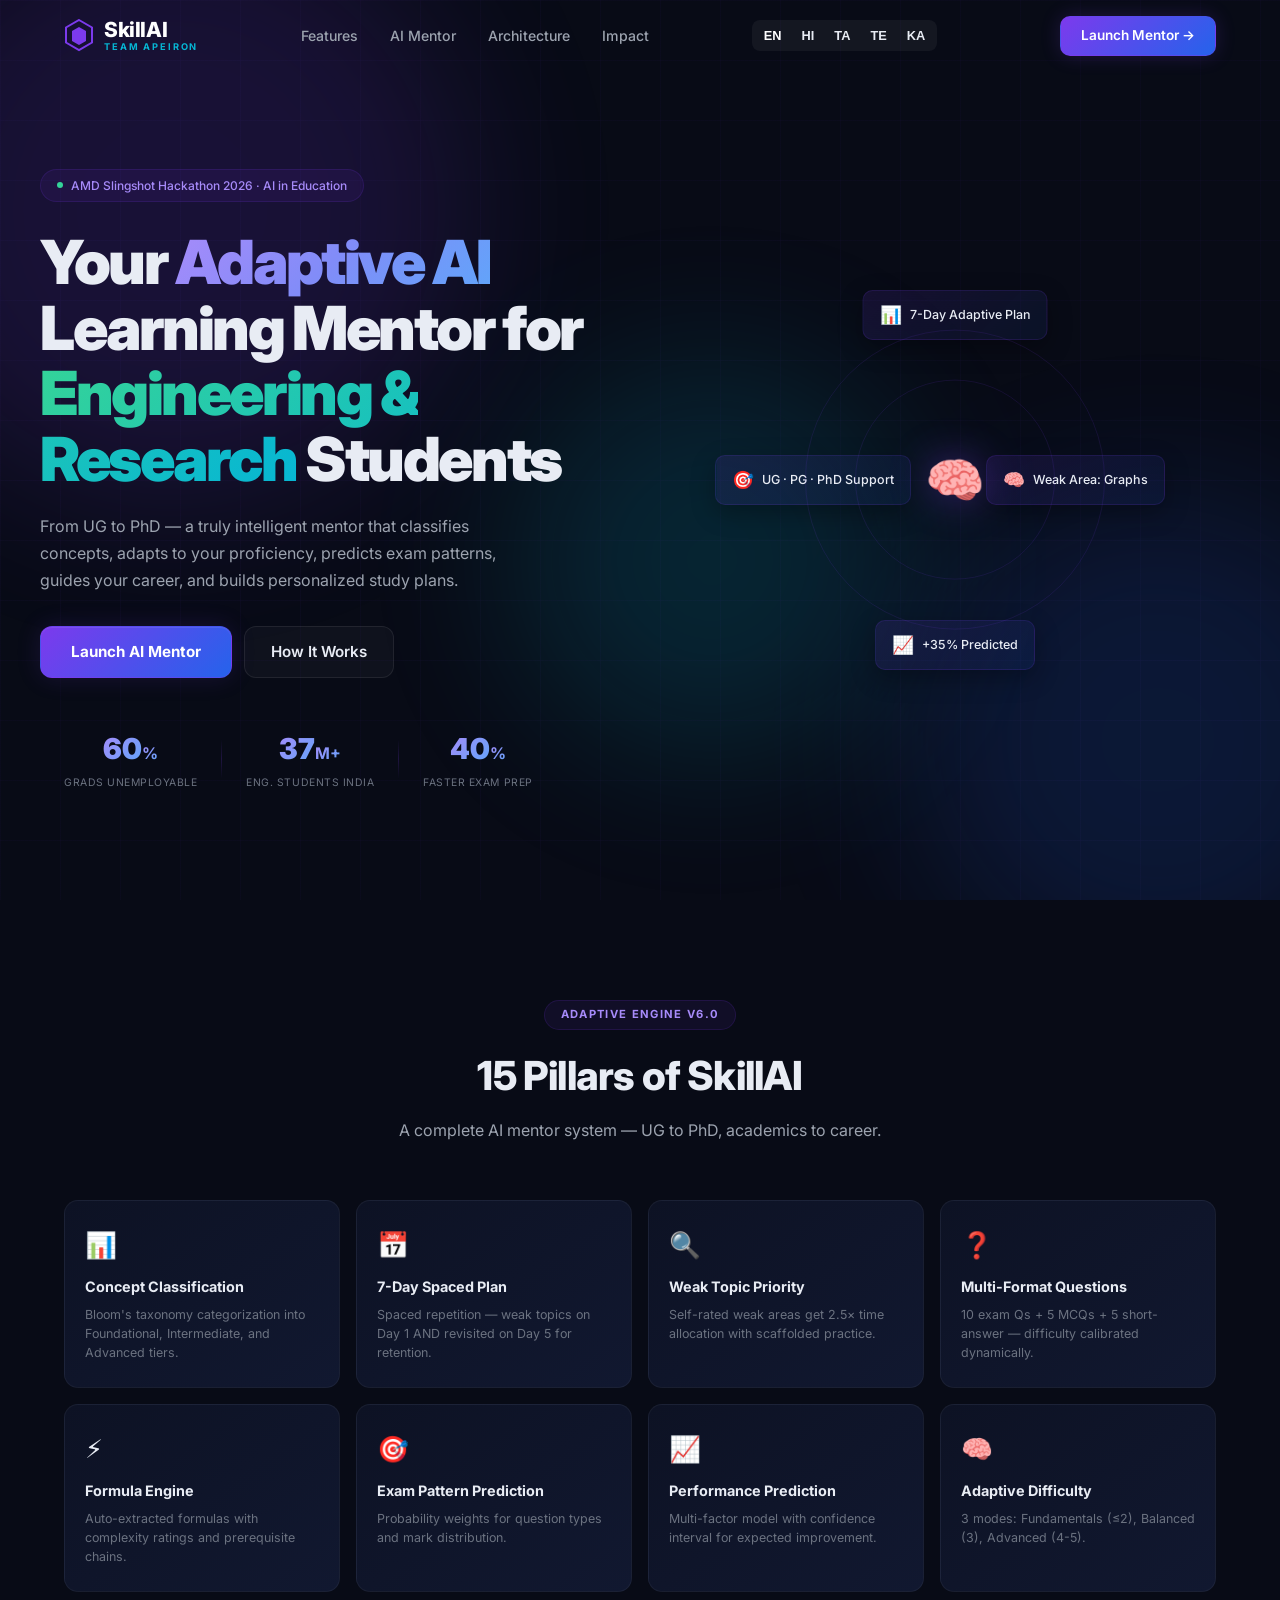
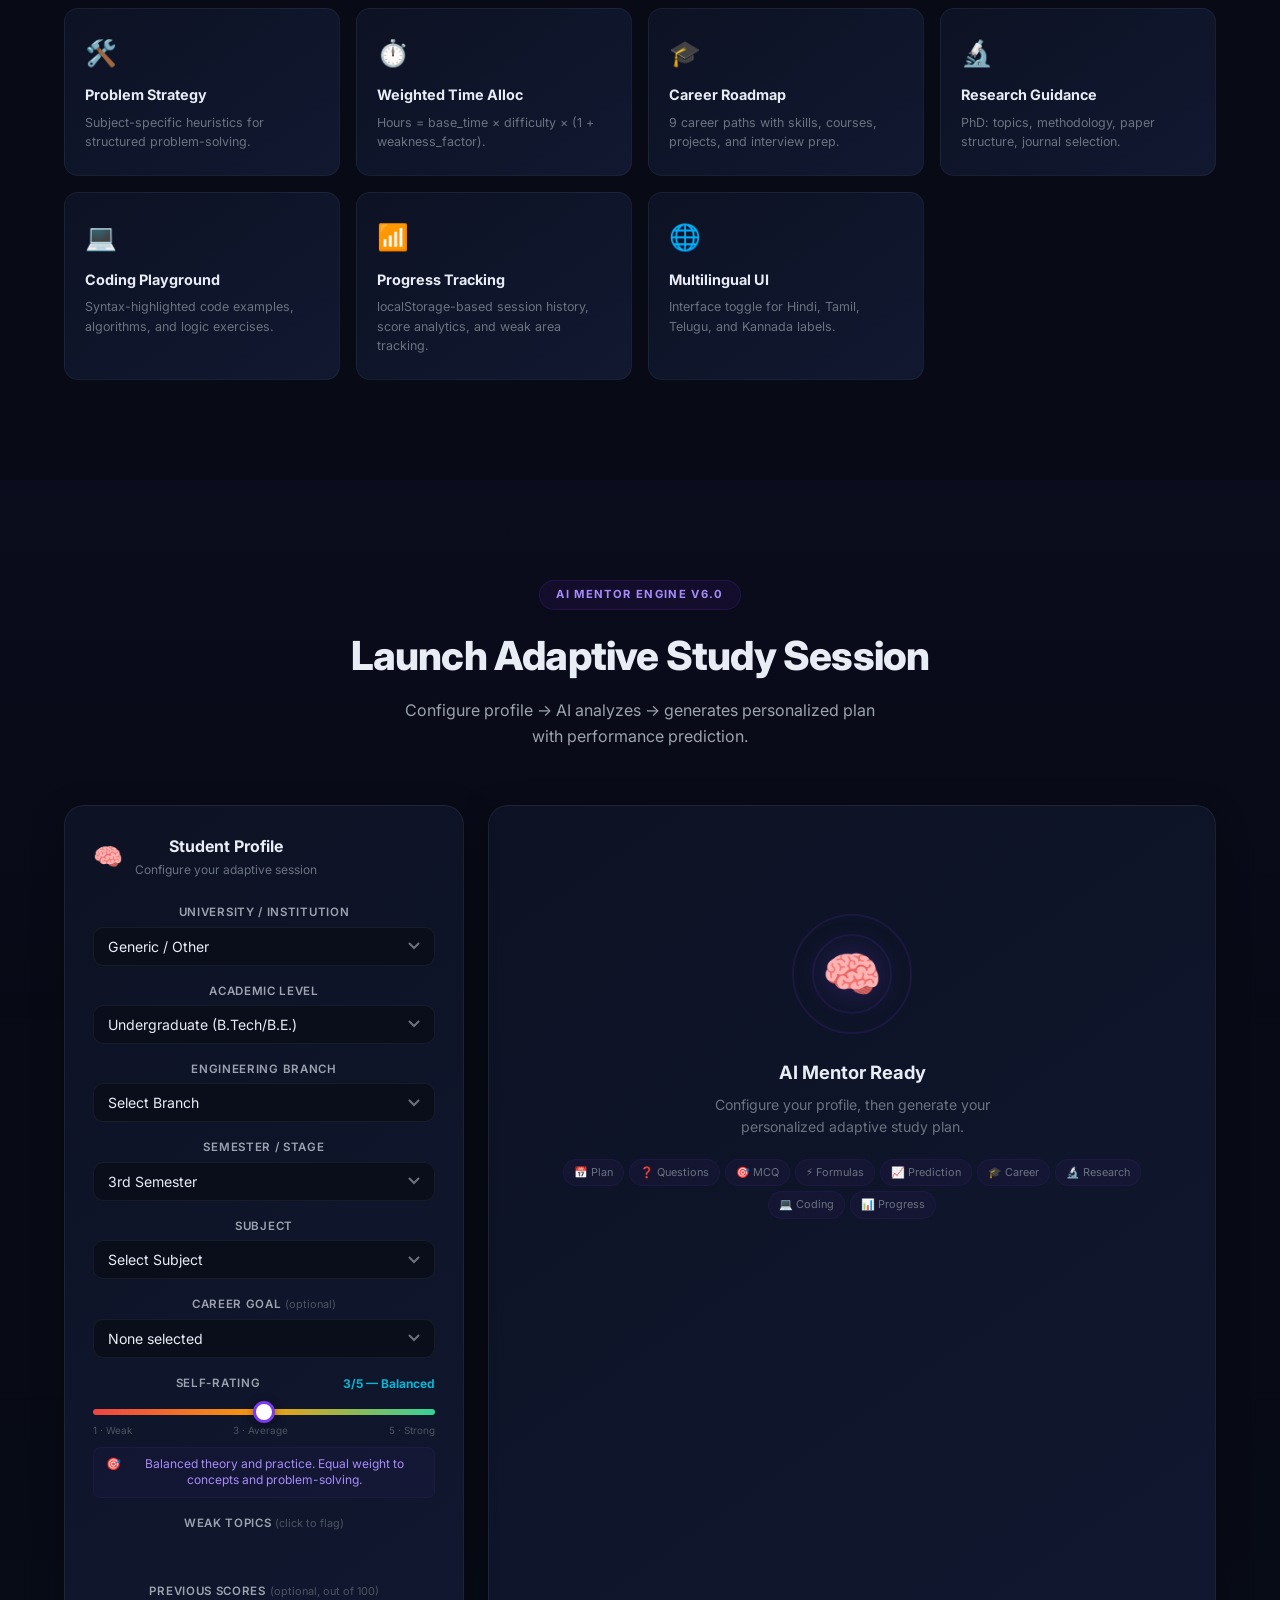
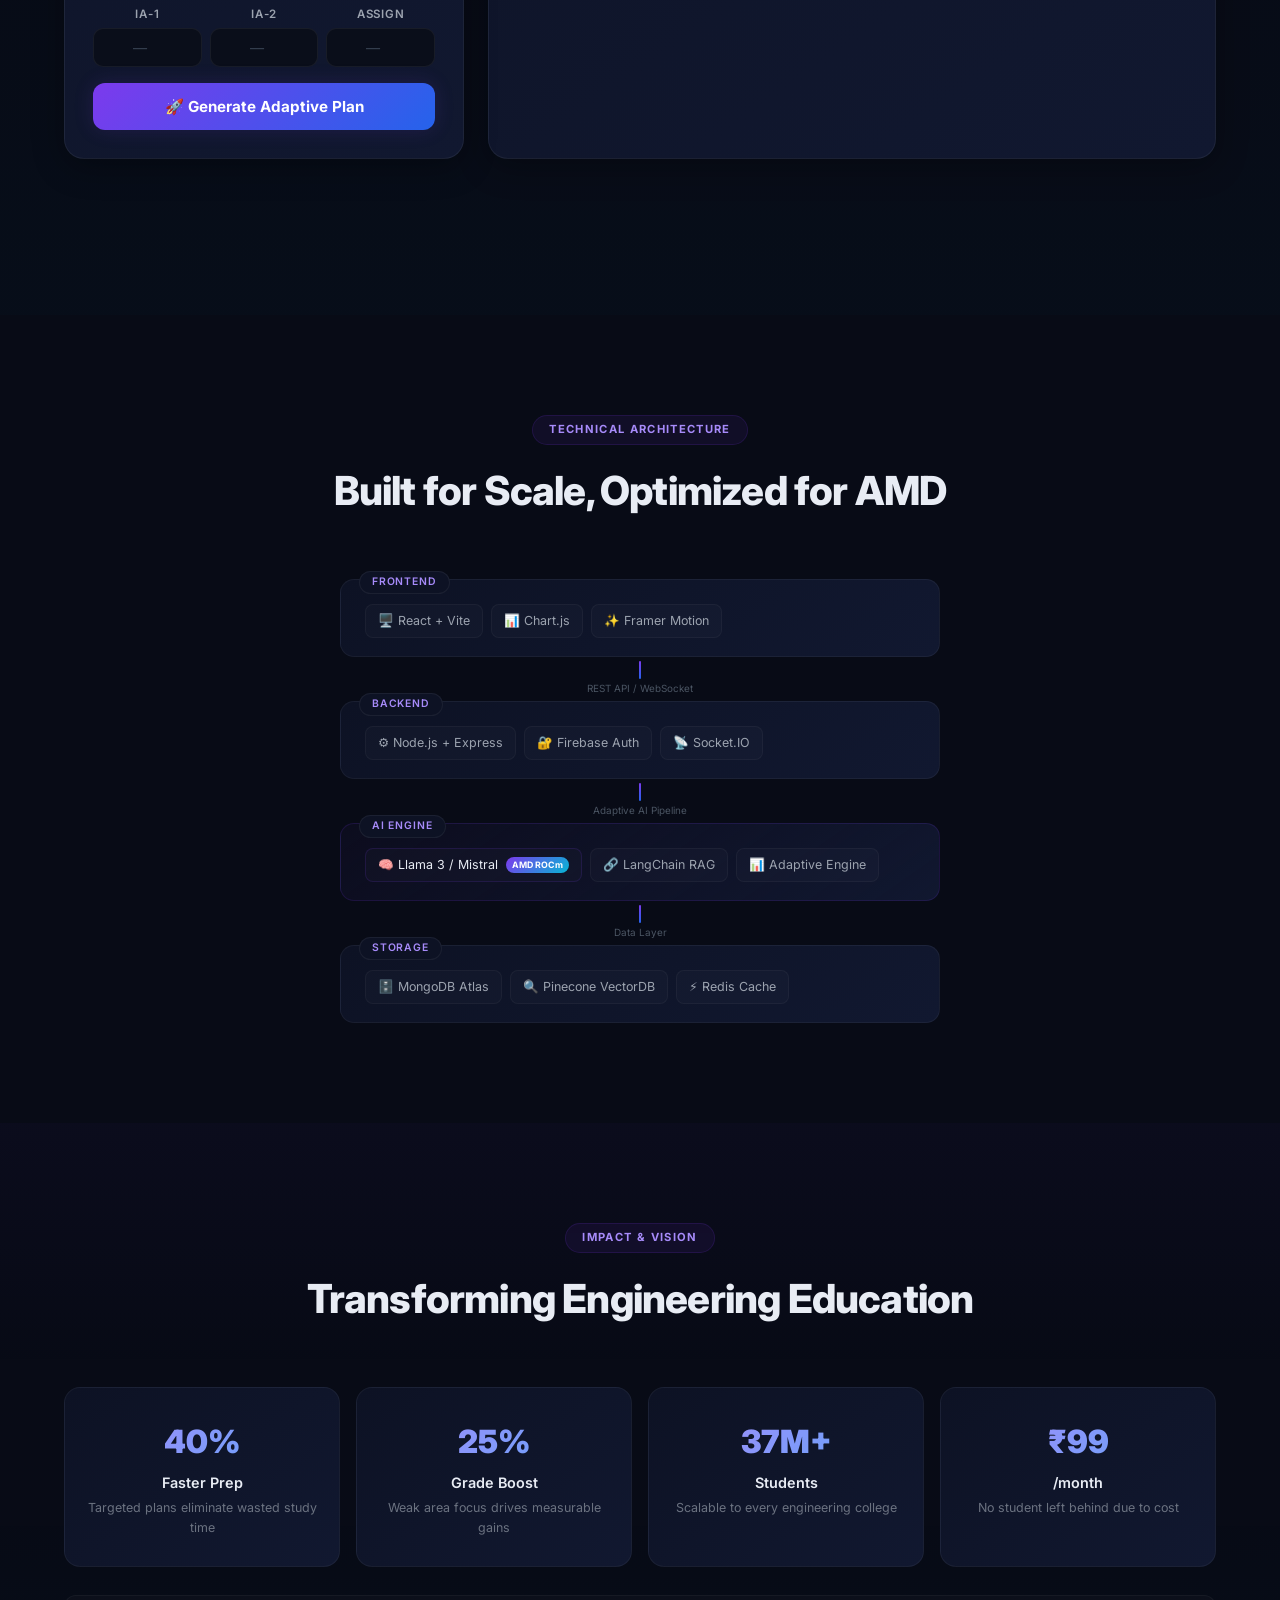
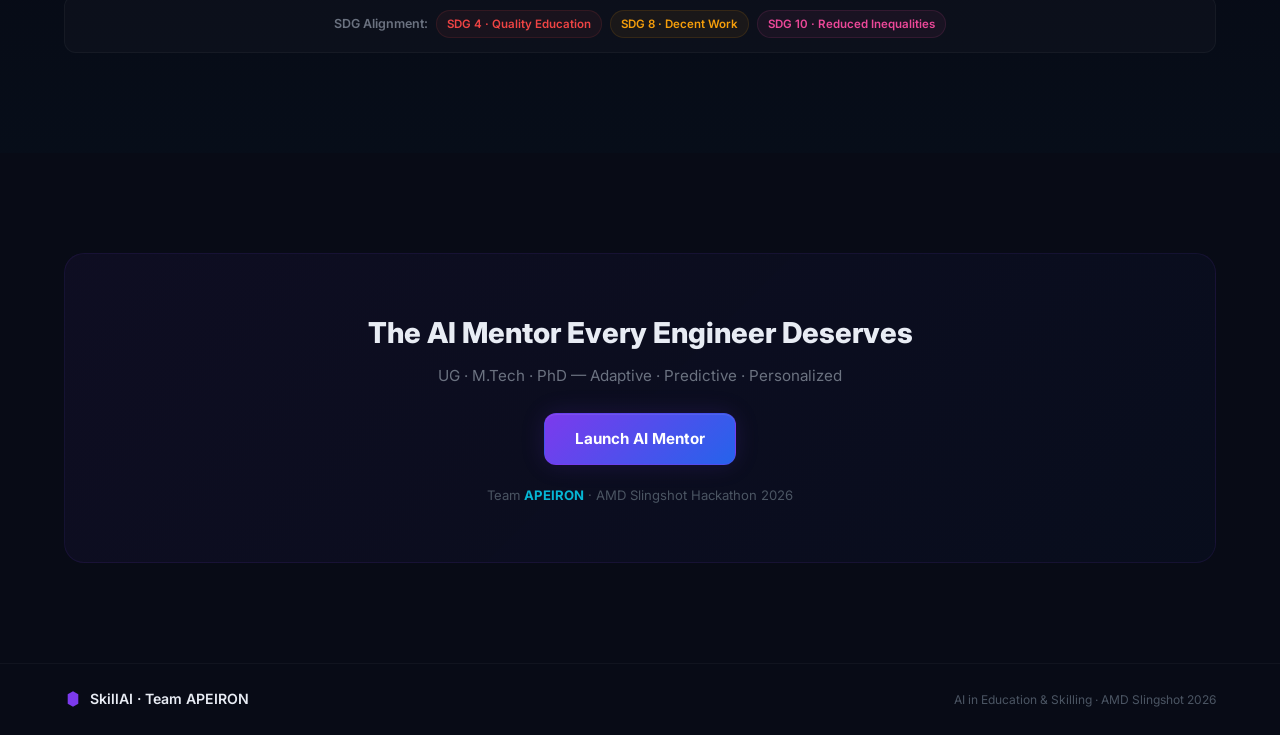
==== commit 8cf872ee: "feat: SkillAI v6.0 — University mappings, Language Toggle, Coding Playground, Progress Tracker" ====
--- a/index.html
+++ b/index.html
@@ -51,6 +51,13 @@
                     <a href="#arch">Architecture</a>
                     <a href="#impact">Impact</a>
                 </div>
+                <div class="lang-toggle">
+                    <button class="lang-btn active" data-l="EN">EN</button>
+                    <button class="lang-btn" data-l="HI">HI</button>
+                    <button class="lang-btn" data-l="TA">TA</button>
+                    <button class="lang-btn" data-l="TE">TE</button>
+                    <button class="lang-btn" data-l="KA">KA</button>
+                </div>
                 <a href="#mentor" class="nav-cta">Launch Mentor <span>→</span></a>
             </div>
         </nav>
@@ -116,23 +123,101 @@
         <section class="section" id="features">
             <div class="container">
                 <div class="sec-header">
-                    <div class="sec-chip">Adaptive Engine</div>
-                    <h2 class="sec-title">12 Pillars of SkillAI</h2>
+                    <div class="sec-chip">Adaptive Engine v6.0</div>
+                    <h2 class="sec-title">15 Pillars of SkillAI</h2>
                     <p class="sec-desc">A complete AI mentor system — UG to PhD, academics to career.</p>
                 </div>
                 <div class="feat-grid">
-                    <div class="feat-card"><div class="fc-bar"></div><div class="fc-icon">📊</div><h3>Concept Classification</h3><p>Bloom's taxonomy categorization into Foundational, Intermediate, and Advanced tiers.</p></div>
-                    <div class="feat-card"><div class="fc-bar"></div><div class="fc-icon">📅</div><h3>7-Day Spaced Plan</h3><p>Spaced repetition — weak topics on Day 1 AND revisited on Day 5 for retention.</p></div>
-                    <div class="feat-card"><div class="fc-bar"></div><div class="fc-icon">🔍</div><h3>Weak Topic Priority</h3><p>Self-rated weak areas get 2.5× time allocation with scaffolded practice.</p></div>
-                    <div class="feat-card"><div class="fc-bar"></div><div class="fc-icon">❓</div><h3>Multi-Format Questions</h3><p>10 exam Qs + 5 MCQs + 5 short-answer — difficulty calibrated dynamically.</p></div>
-                    <div class="feat-card"><div class="fc-bar"></div><div class="fc-icon">⚡</div><h3>Formula Engine</h3><p>Auto-extracted formulas with complexity ratings and prerequisite chains.</p></div>
-                    <div class="feat-card"><div class="fc-bar"></div><div class="fc-icon">🎯</div><h3>Exam Pattern Prediction</h3><p>Probability weights for question types and mark distribution.</p></div>
-                    <div class="feat-card"><div class="fc-bar"></div><div class="fc-icon">📈</div><h3>Performance Prediction</h3><p>Multi-factor model with confidence interval for expected improvement.</p></div>
-                    <div class="feat-card"><div class="fc-bar"></div><div class="fc-icon">🧠</div><h3>Adaptive Difficulty</h3><p>3 modes: Fundamentals (≤2), Balanced (3), Advanced (4-5).</p></div>
-                    <div class="feat-card"><div class="fc-bar"></div><div class="fc-icon">🛠️</div><h3>Problem Strategy</h3><p>Subject-specific heuristics for structured problem-solving.</p></div>
-                    <div class="feat-card"><div class="fc-bar"></div><div class="fc-icon">⏱️</div><h3>Weighted Time Alloc</h3><p>Hours = base_time × difficulty × (1 + weakness_factor).</p></div>
-                    <div class="feat-card"><div class="fc-bar"></div><div class="fc-icon">🎓</div><h3>Career Roadmap</h3><p>9 career paths with skills, courses, projects, and interview prep.</p></div>
-                    <div class="feat-card"><div class="fc-bar"></div><div class="fc-icon">🔬</div><h3>Research Guidance</h3><p>PhD: topics, methodology, paper structure, journal selection.</p></div>
+                    <div class="feat-card">
+                        <div class="fc-bar"></div>
+                        <div class="fc-icon">📊</div>
+                        <h3>Concept Classification</h3>
+                        <p>Bloom's taxonomy categorization into Foundational, Intermediate, and Advanced tiers.</p>
+                    </div>
+                    <div class="feat-card">
+                        <div class="fc-bar"></div>
+                        <div class="fc-icon">📅</div>
+                        <h3>7-Day Spaced Plan</h3>
+                        <p>Spaced repetition — weak topics on Day 1 AND revisited on Day 5 for retention.</p>
+                    </div>
+                    <div class="feat-card">
+                        <div class="fc-bar"></div>
+                        <div class="fc-icon">🔍</div>
+                        <h3>Weak Topic Priority</h3>
+                        <p>Self-rated weak areas get 2.5× time allocation with scaffolded practice.</p>
+                    </div>
+                    <div class="feat-card">
+                        <div class="fc-bar"></div>
+                        <div class="fc-icon">❓</div>
+                        <h3>Multi-Format Questions</h3>
+                        <p>10 exam Qs + 5 MCQs + 5 short-answer — difficulty calibrated dynamically.</p>
+                    </div>
+                    <div class="feat-card">
+                        <div class="fc-bar"></div>
+                        <div class="fc-icon">⚡</div>
+                        <h3>Formula Engine</h3>
+                        <p>Auto-extracted formulas with complexity ratings and prerequisite chains.</p>
+                    </div>
+                    <div class="feat-card">
+                        <div class="fc-bar"></div>
+                        <div class="fc-icon">🎯</div>
+                        <h3>Exam Pattern Prediction</h3>
+                        <p>Probability weights for question types and mark distribution.</p>
+                    </div>
+                    <div class="feat-card">
+                        <div class="fc-bar"></div>
+                        <div class="fc-icon">📈</div>
+                        <h3>Performance Prediction</h3>
+                        <p>Multi-factor model with confidence interval for expected improvement.</p>
+                    </div>
+                    <div class="feat-card">
+                        <div class="fc-bar"></div>
+                        <div class="fc-icon">🧠</div>
+                        <h3>Adaptive Difficulty</h3>
+                        <p>3 modes: Fundamentals (≤2), Balanced (3), Advanced (4-5).</p>
+                    </div>
+                    <div class="feat-card">
+                        <div class="fc-bar"></div>
+                        <div class="fc-icon">🛠️</div>
+                        <h3>Problem Strategy</h3>
+                        <p>Subject-specific heuristics for structured problem-solving.</p>
+                    </div>
+                    <div class="feat-card">
+                        <div class="fc-bar"></div>
+                        <div class="fc-icon">⏱️</div>
+                        <h3>Weighted Time Alloc</h3>
+                        <p>Hours = base_time × difficulty × (1 + weakness_factor).</p>
+                    </div>
+                    <div class="feat-card">
+                        <div class="fc-bar"></div>
+                        <div class="fc-icon">🎓</div>
+                        <h3>Career Roadmap</h3>
+                        <p>9 career paths with skills, courses, projects, and interview prep.</p>
+                    </div>
+                    <div class="feat-card">
+                        <div class="fc-bar"></div>
+                        <div class="fc-icon">🔬</div>
+                        <h3>Research Guidance</h3>
+                        <p>PhD: topics, methodology, paper structure, journal selection.</p>
+                    </div>
+                    <div class="feat-card">
+                        <div class="fc-bar" style="background:#10B981"></div>
+                        <div class="fc-icon">💻</div>
+                        <h3>Coding Playground</h3>
+                        <p>Syntax-highlighted code examples, algorithms, and logic exercises.</p>
+                    </div>
+                    <div class="feat-card">
+                        <div class="fc-bar" style="background:#F59E0B"></div>
+                        <div class="fc-icon">📶</div>
+                        <h3>Progress Tracking</h3>
+                        <p>localStorage-based session history, score analytics, and weak area tracking.</p>
+                    </div>
+                    <div class="feat-card">
+                        <div class="fc-bar" style="background:#EC4899"></div>
+                        <div class="fc-icon">🌐</div>
+                        <h3>Multilingual UI</h3>
+                        <p>Interface toggle for Hindi, Tamil, Telugu, and Kannada labels.</p>
+                    </div>
                 </div>
             </div>
         </section>
@@ -141,171 +226,210 @@
         <section class="section section-alt" id="mentor">
             <div class="container">
                 <div class="sec-header">
-                    <div class="sec-chip">AI Mentor Engine v5.0</div>
-                    <h2 class="sec-title">Launch Adaptive Study Session</h2>
-                    <p class="sec-desc">Configure profile → AI analyzes → generates personalized plan with performance prediction.</p>
-                </div>
-                <div class="mentor-grid">
-                    <!-- INPUT -->
-                    <div class="m-input">
-                        <div class="mi-head">
-                            <div class="mi-icon">🧠</div>
-                            <div>
-                                <h3>Student Profile</h3>
-                                <p>Configure your adaptive session</p>
+                    <div class="sec-header">
+                        <div class="sec-chip">AI Mentor Engine v6.0</div>
+                        <h2 class="sec-title">Launch Adaptive Study Session</h2>
+                        <p class="sec-desc">Configure profile → AI analyzes → generates personalized plan with
+                            performance prediction.</p>
+                    </div>
+                    <div class="mentor-grid">
+                        <!-- INPUT -->
+                        <div class="m-input">
+                            <div class="mi-head">
+                                <div class="mi-icon">🧠</div>
+                                <div>
+                                    <h3>Student Profile</h3>
+                                    <p>Configure your adaptive session</p>
+                                </div>
                             </div>
-                        </div>
-                        <form id="mentorForm" autocomplete="off">
-                            <div class="field">
-                                <label>Academic Level</label>
-                                <select id="academicLevel" required>
-                                    <option value="UG" selected>Undergraduate (B.Tech/B.E.)</option>
-                                    <option value="PG">Postgraduate (M.Tech/M.S.)</option>
-                                    <option value="PhD">Doctoral (Ph.D.)</option>
-                                </select>
+                            <form id="mentorForm" autocomplete="off">
+                                <div class="field">
+                                    <label>University / Institution</label>
+                                    <select id="university">
+                                        <option value="">Generic / Other</option>
+                                        <option value="IIT">IITs — Indian Institutes of Technology</option>
+                                        <option value="NIT">NITs — National Institutes of Technology</option>
+                                        <option value="Anna">Anna University</option>
+                                        <option value="JNTU">JNTU</option>
+                                        <option value="SRM">SRM Institute of Science & Tech</option>
+                                        <option value="VIT">Vellore Institute of Technology</option>
+                                        <option value="BITS">BITS Pilani</option>
+                                    </select>
+                                </div>
+                                <div class="field">
+                                    <label>Academic Level</label>
+                                    <select id="academicLevel" required>
+                                        <option value="UG" selected>Undergraduate (B.Tech/B.E.)</option>
+                                        <option value="PG">Postgraduate (M.Tech/M.S.)</option>
+                                        <option value="PhD">Doctoral (Ph.D.)</option>
+                                    </select>
+                                </div>
+                                <div class="field">
+                                    <label>Engineering Branch</label>
+                                    <select id="branch" required>
+                                        <option value="">Select Branch</option>
+                                        <option value="CSE">Computer Science & Engineering</option>
+                                        <option value="ECE">Electronics & Communication</option>
+                                        <option value="ME">Mechanical Engineering</option>
+                                        <option value="EEE">Electrical & Electronics</option>
+                                        <option value="CE">Civil Engineering</option>
+                                        <option value="AIML">AI & Data Science</option>
+                                        <option value="IT">Information Technology</option>
+                                        <option value="BME">Biomedical Engineering</option>
+                                    </select>
+                                </div>
+                                <div class="field">
+                                    <label>Semester / Stage</label>
+                                    <select id="semester" required>
+                                        <option value="">Select</option>
+                                        <option value="1">1st Semester</option>
+                                        <option value="2">2nd Semester</option>
+                                        <option value="3" selected>3rd Semester</option>
+                                        <option value="4">4th Semester</option>
+                                        <option value="5">5th Semester</option>
+                                        <option value="6">6th Semester</option>
+                                        <option value="7">7th Semester</option>
+                                        <option value="8">8th Semester</option>
+                                    </select>
+                                </div>
+                                <div class="field">
+                                    <label>Subject</label>
+                                    <select id="subject" required>
+                                        <option value="">Select Subject</option>
+                                    </select>
+                                </div>
+                                <div class="field" id="careerGoalField">
+                                    <label>Career Goal <span class="field-opt">(optional)</span></label>
+                                    <select id="careerGoal">
+                                        <option value="">None selected</option>
+                                        <option value="Software Engineer">Software Engineer</option>
+                                        <option value="Data Scientist">Data Scientist</option>
+                                        <option value="AI Engineer">AI Engineer</option>
+                                        <option value="VLSI Engineer">VLSI Engineer</option>
+                                        <option value="Embedded Systems Engineer">Embedded Systems Engineer</option>
+                                        <option value="Cybersecurity Engineer">Cybersecurity Engineer</option>
+                                        <option value="Mechanical Design Engineer">Mechanical Design Engineer</option>
+                                        <option value="Structural Engineer">Structural Engineer</option>
+                                        <option value="Research Scientist">Research Scientist</option>
+                                    </select>
+                                </div>
+                                <div class="field">
+                                    <label>Self-Rating <span class="rating-badge" id="ratingBadge">3/5 —
+                                            Balanced</span></label>
+                                    <input type="range" id="selfRating" min="1" max="5" value="3" class="custom-range">
+                                    <div class="range-labels"><span>1 · Weak</span><span>3 · Average</span><span>5 ·
+                                            Strong</span></div>
+                                    <div class="adapt-box" id="adaptBox">
+                                        <span class="ab-icon">🎯</span>
+                                        <span id="adaptMsg">Balanced theory and practice. Equal weight to concepts and
+                                            problem-solving.</span>
+                                    </div>
+                                </div>
+                                <div class="field">
+                                    <label>Weak Topics <span class="field-opt">(click to flag)</span></label>
+                                    <div class="chips" id="weakChips"></div>
+                                </div>
+                                <div class="field">
+                                    <label>Previous Scores <span class="field-opt">(optional, out of 100)</span></label>
+                                    <div class="score-row">
+                                        <div class="sc"><label class="sc-lbl">IA-1</label><input type="number" id="sc1"
+                                                placeholder="—" min="0" max="100"></div>
+                                        <div class="sc"><label class="sc-lbl">IA-2</label><input type="number" id="sc2"
+                                                placeholder="—" min="0" max="100"></div>
+                                        <div class="sc"><label class="sc-lbl">Assign</label><input type="number"
+                                                id="sc3" placeholder="—" min="0" max="100"></div>
+                                    </div>
+                                </div>
+                                <button type="submit" class="btn-generate" id="genBtn">
+                                    <span id="genText">🚀 Generate Adaptive Plan</span>
+                                    <span id="genLoader" style="display:none"><span class="ld"></span><span
+                                            class="ld"></span><span class="ld"></span></span>
+                                </button>
+                            </form>
+                        </div>
+
+                        <!-- OUTPUT -->
+                        <div class="m-output" id="mOutput">
+                            <!-- Idle -->
+                            <div class="out-idle" id="outIdle">
+                                <div class="oi-anim">
+                                    <div class="oi-brain">🧠</div>
+                                    <div class="oi-ring oi-r1"></div>
+                                    <div class="oi-ring oi-r2"></div>
+                                </div>
+                                <h3>AI Mentor Ready</h3>
+                                <p>Configure your profile, then generate your personalized adaptive study plan.</p>
+                                <div class="oi-tags">
+                                    <span>📅 Plan</span><span>❓ Questions</span><span>🎯 MCQ</span>
+                                    <span>⚡ Formulas</span><span>📈 Prediction</span><span>🎓 Career</span><span>🔬
+                                        Research</span>
+                                    <span>💻 Coding</span><span>📊 Progress</span>
+                                </div>
                             </div>
-                            <div class="field">
-                                <label>Engineering Branch</label>
-                                <select id="branch" required>
-                                    <option value="">Select Branch</option>
-                                    <option value="CSE">Computer Science & Engineering</option>
-                                    <option value="ECE">Electronics & Communication</option>
-                                    <option value="ME">Mechanical Engineering</option>
-                                    <option value="EEE">Electrical & Electronics</option>
-                                    <option value="CE">Civil Engineering</option>
-                                    <option value="AIML">AI & Data Science</option>
-                                    <option value="IT">Information Technology</option>
-                                    <option value="BME">Biomedical Engineering</option>
-                                </select>
+
+                            <!-- Processing -->
+                            <div class="out-proc" id="outProc" style="display:none">
+                                <div class="proc-spinner">
+                                    <div class="sp-ring sp1"></div>
+                                    <div class="sp-ring sp2"></div>
+                                    <div class="sp-ring sp3"></div>
+                                    <div class="sp-core">🧠</div>
+                                </div>
+                                <h3>Analyzing & Generating...</h3>
+                                <div class="proc-list" id="procList">
+                                    <div class="pl">
+                                        <div class="pl-dot"></div><span>Mapping subject prerequisite graph</span>
+                                    </div>
+                                    <div class="pl">
+                                        <div class="pl-dot"></div><span>Classifying concepts (Bloom's taxonomy)</span>
+                                    </div>
+                                    <div class="pl">
+                                        <div class="pl-dot"></div><span>Calibrating to self-rating: <strong
+                                                id="procRating">3/5</strong></span>
+                                    </div>
+                                    <div class="pl">
+                                        <div class="pl-dot"></div><span>Applying spaced repetition schedule</span>
+                                    </div>
+                                    <div class="pl">
+                                        <div class="pl-dot"></div><span>Computing performance prediction model</span>
+                                    </div>
+                                </div>
                             </div>
-                            <div class="field">
-                                <label>Semester / Stage</label>
-                                <select id="semester" required>
-                                    <option value="">Select</option>
-                                    <option value="1">1st Semester</option>
-                                    <option value="2">2nd Semester</option>
-                                    <option value="3" selected>3rd Semester</option>
-                                    <option value="4">4th Semester</option>
-                                    <option value="5">5th Semester</option>
-                                    <option value="6">6th Semester</option>
-                                    <option value="7">7th Semester</option>
-                                    <option value="8">8th Semester</option>
-                                </select>
+
+                            <!-- Results -->
+                            <div class="out-results" id="outResults" style="display:none">
+                                <div class="tabs" id="tabs">
+                                    <button class="tab active" data-t="overview">📊 Overview</button>
+                                    <button class="tab" data-t="plan">📅 Study Plan</button>
+                                    <button class="tab" data-t="questions">❓ Questions</button>
+                                    <button class="tab" data-t="mcq">🎯 MCQ Quiz</button>
+                                    <button class="tab" data-t="shortans">✍️ Short Ans</button>
+                                    <button class="tab" data-t="formulas">⚡ Formulas</button>
+                                    <button class="tab" data-t="revision">📝 Revision</button>
+                                    <button class="tab" data-t="strategy">🛠️ Strategy</button>
+                                    <button class="tab" data-t="predict">📈 Predict</button>
+                                    <button class="tab" data-t="career" style="display:none">🎓 Career Path</button>
+                                    <button class="tab" data-t="research" style="display:none">🔬 Research</button>
+                                    <button class="tab" data-t="coding" style="display:none">💻 Coding</button>
+                                    <button class="tab" data-t="progress">📊 Progress</button>
+                                </div>
+                                <div id="tp-overview" class="tp"></div>
+                                <div id="tp-plan" class="tp" style="display:none"></div>
+                                <div id="tp-questions" class="tp" style="display:none"></div>
+                                <div id="tp-mcq" class="tp" style="display:none"></div>
+                                <div id="tp-shortans" class="tp" style="display:none"></div>
+                                <div id="tp-formulas" class="tp" style="display:none"></div>
+                                <div id="tp-revision" class="tp" style="display:none"></div>
+                                <div id="tp-strategy" class="tp" style="display:none"></div>
+                                <div id="tp-predict" class="tp" style="display:none"></div>
+                                <div id="tp-career" class="tp" style="display:none"></div>
+                                <div id="tp-research" class="tp" style="display:none"></div>
+                                <div id="tp-coding" class="tp" style="display:none"></div>
+                                <div id="tp-progress" class="tp" style="display:none"></div>
                             </div>
-                            <div class="field">
-                                <label>Subject</label>
-                                <select id="subject" required>
-                                    <option value="">Select Subject</option>
-                                </select>
-                            </div>
-                            <div class="field" id="careerGoalField">
-                                <label>Career Goal <span class="field-opt">(optional)</span></label>
-                                <select id="careerGoal">
-                                    <option value="">None selected</option>
-                                    <option value="Software Engineer">Software Engineer</option>
-                                    <option value="Data Scientist">Data Scientist</option>
-                                    <option value="AI Engineer">AI Engineer</option>
-                                    <option value="VLSI Engineer">VLSI Engineer</option>
-                                    <option value="Embedded Systems Engineer">Embedded Systems Engineer</option>
-                                    <option value="Cybersecurity Engineer">Cybersecurity Engineer</option>
-                                    <option value="Mechanical Design Engineer">Mechanical Design Engineer</option>
-                                    <option value="Structural Engineer">Structural Engineer</option>
-                                    <option value="Research Scientist">Research Scientist</option>
-                                </select>
-                            </div>
-                            <div class="field">
-                                <label>Self-Rating <span class="rating-badge" id="ratingBadge">3/5 — Balanced</span></label>
-                                <input type="range" id="selfRating" min="1" max="5" value="3" class="custom-range">
-                                <div class="range-labels"><span>1 · Weak</span><span>3 · Average</span><span>5 · Strong</span></div>
-                                <div class="adapt-box" id="adaptBox">
-                                    <span class="ab-icon">🎯</span>
-                                    <span id="adaptMsg">Balanced theory and practice. Equal weight to concepts and problem-solving.</span>
-                                </div>
-                            </div>
-                            <div class="field">
-                                <label>Weak Topics <span class="field-opt">(click to flag)</span></label>
-                                <div class="chips" id="weakChips"></div>
-                            </div>
-                            <div class="field">
-                                <label>Previous Scores <span class="field-opt">(optional, out of 100)</span></label>
-                                <div class="score-row">
-                                    <div class="sc"><label class="sc-lbl">IA-1</label><input type="number" id="sc1" placeholder="—" min="0" max="100"></div>
-                                    <div class="sc"><label class="sc-lbl">IA-2</label><input type="number" id="sc2" placeholder="—" min="0" max="100"></div>
-                                    <div class="sc"><label class="sc-lbl">Assign</label><input type="number" id="sc3" placeholder="—" min="0" max="100"></div>
-                                </div>
-                            </div>
-                            <button type="submit" class="btn-generate" id="genBtn">
-                                <span id="genText">🚀 Generate Adaptive Plan</span>
-                                <span id="genLoader" style="display:none"><span class="ld"></span><span class="ld"></span><span class="ld"></span></span>
-                            </button>
-                        </form>
-                    </div>
-
-                    <!-- OUTPUT -->
-                    <div class="m-output" id="mOutput">
-                        <!-- Idle -->
-                        <div class="out-idle" id="outIdle">
-                            <div class="oi-anim">
-                                <div class="oi-brain">🧠</div>
-                                <div class="oi-ring oi-r1"></div>
-                                <div class="oi-ring oi-r2"></div>
-                            </div>
-                            <h3>AI Mentor Ready</h3>
-                            <p>Configure your profile, then generate your personalized adaptive study plan.</p>
-                            <div class="oi-tags">
-                                <span>📅 Plan</span><span>❓ Questions</span><span>🎯 MCQ</span>
-                                <span>⚡ Formulas</span><span>📈 Prediction</span><span>🎓 Career</span><span>🔬 Research</span>
-                            </div>
-                        </div>
-
-                        <!-- Processing -->
-                        <div class="out-proc" id="outProc" style="display:none">
-                            <div class="proc-spinner">
-                                <div class="sp-ring sp1"></div>
-                                <div class="sp-ring sp2"></div>
-                                <div class="sp-ring sp3"></div>
-                                <div class="sp-core">🧠</div>
-                            </div>
-                            <h3>Analyzing & Generating...</h3>
-                            <div class="proc-list" id="procList">
-                                <div class="pl"><div class="pl-dot"></div><span>Mapping subject prerequisite graph</span></div>
-                                <div class="pl"><div class="pl-dot"></div><span>Classifying concepts (Bloom's taxonomy)</span></div>
-                                <div class="pl"><div class="pl-dot"></div><span>Calibrating to self-rating: <strong id="procRating">3/5</strong></span></div>
-                                <div class="pl"><div class="pl-dot"></div><span>Applying spaced repetition schedule</span></div>
-                                <div class="pl"><div class="pl-dot"></div><span>Computing performance prediction model</span></div>
-                            </div>
-                        </div>
-
-                        <!-- Results -->
-                        <div class="out-results" id="outResults" style="display:none">
-                            <div class="tabs" id="tabs">
-                                <button class="tab active" data-t="overview">📊 Overview</button>
-                                <button class="tab" data-t="plan">📅 Study Plan</button>
-                                <button class="tab" data-t="questions">❓ Questions</button>
-                                <button class="tab" data-t="mcq">🎯 MCQ Quiz</button>
-                                <button class="tab" data-t="shortans">✍️ Short Ans</button>
-                                <button class="tab" data-t="formulas">⚡ Formulas</button>
-                                <button class="tab" data-t="revision">📝 Revision</button>
-                                <button class="tab" data-t="strategy">🛠️ Strategy</button>
-                                <button class="tab" data-t="predict">📈 Predict</button>
-                                <button class="tab" data-t="career" style="display:none">🎓 Career Path</button>
-                                <button class="tab" data-t="research" style="display:none">🔬 Research</button>
-                            </div>
-                            <div id="tp-overview" class="tp"></div>
-                            <div id="tp-plan" class="tp" style="display:none"></div>
-                            <div id="tp-questions" class="tp" style="display:none"></div>
-                            <div id="tp-mcq" class="tp" style="display:none"></div>
-                            <div id="tp-shortans" class="tp" style="display:none"></div>
-                            <div id="tp-formulas" class="tp" style="display:none"></div>
-                            <div id="tp-revision" class="tp" style="display:none"></div>
-                            <div id="tp-strategy" class="tp" style="display:none"></div>
-                            <div id="tp-predict" class="tp" style="display:none"></div>
-                            <div id="tp-career" class="tp" style="display:none"></div>
-                            <div id="tp-research" class="tp" style="display:none"></div>
-                        </div>
-                    </div>
-                </div>
-            </div>
+                        </div>
+                    </div>
+                </div>
         </section>
 
         <!-- ARCHITECTURE -->
@@ -318,14 +442,20 @@
                 <div class="arch-stack">
                     <div class="arch-layer al-1">
                         <div class="al-tag">Frontend</div>
-                        <div class="al-items"><span>🖥️ React + Vite</span><span>📊 Chart.js</span><span>✨ Framer Motion</span></div>
-                    </div>
-                    <div class="arch-conn"><div class="ac-line"></div><span>REST API / WebSocket</span></div>
+                        <div class="al-items"><span>🖥️ React + Vite</span><span>📊 Chart.js</span><span>✨ Framer
+                                Motion</span></div>
+                    </div>
+                    <div class="arch-conn">
+                        <div class="ac-line"></div><span>REST API / WebSocket</span>
+                    </div>
                     <div class="arch-layer al-2">
                         <div class="al-tag">Backend</div>
-                        <div class="al-items"><span>⚙️ Node.js + Express</span><span>🔐 Firebase Auth</span><span>📡 Socket.IO</span></div>
-                    </div>
-                    <div class="arch-conn"><div class="ac-line"></div><span>Adaptive AI Pipeline</span></div>
+                        <div class="al-items"><span>⚙️ Node.js + Express</span><span>🔐 Firebase Auth</span><span>📡
+                                Socket.IO</span></div>
+                    </div>
+                    <div class="arch-conn">
+                        <div class="ac-line"></div><span>Adaptive AI Pipeline</span>
+                    </div>
                     <div class="arch-layer al-3 al-glow">
                         <div class="al-tag">AI Engine</div>
                         <div class="al-items">
@@ -334,10 +464,13 @@
                             <span>📊 Adaptive Engine</span>
                         </div>
                     </div>
-                    <div class="arch-conn"><div class="ac-line"></div><span>Data Layer</span></div>
+                    <div class="arch-conn">
+                        <div class="ac-line"></div><span>Data Layer</span>
+                    </div>
                     <div class="arch-layer al-4">
                         <div class="al-tag">Storage</div>
-                        <div class="al-items"><span>🗄️ MongoDB Atlas</span><span>🔍 Pinecone VectorDB</span><span>⚡ Redis Cache</span></div>
+                        <div class="al-items"><span>🗄️ MongoDB Atlas</span><span>🔍 Pinecone VectorDB</span><span>⚡
+                                Redis Cache</span></div>
                     </div>
                 </div>
             </div>
@@ -351,10 +484,26 @@
                     <h2 class="sec-title">Transforming Engineering Education</h2>
                 </div>
                 <div class="impact-grid">
-                    <div class="imp-card"><div class="imp-val">40%</div><h3>Faster Prep</h3><p>Targeted plans eliminate wasted study time</p></div>
-                    <div class="imp-card"><div class="imp-val">25%</div><h3>Grade Boost</h3><p>Weak area focus drives measurable gains</p></div>
-                    <div class="imp-card"><div class="imp-val">37M+</div><h3>Students</h3><p>Scalable to every engineering college</p></div>
-                    <div class="imp-card"><div class="imp-val">₹99</div><h3>/month</h3><p>No student left behind due to cost</p></div>
+                    <div class="imp-card">
+                        <div class="imp-val">40%</div>
+                        <h3>Faster Prep</h3>
+                        <p>Targeted plans eliminate wasted study time</p>
+                    </div>
+                    <div class="imp-card">
+                        <div class="imp-val">25%</div>
+                        <h3>Grade Boost</h3>
+                        <p>Weak area focus drives measurable gains</p>
+                    </div>
+                    <div class="imp-card">
+                        <div class="imp-val">37M+</div>
+                        <h3>Students</h3>
+                        <p>Scalable to every engineering college</p>
+                    </div>
+                    <div class="imp-card">
+                        <div class="imp-val">₹99</div>
+                        <h3>/month</h3>
+                        <p>No student left behind due to cost</p>
+                    </div>
                 </div>
                 <div class="sdg-row">
                     <span class="sdg-lbl">SDG Alignment:</span>
--- a/styles.css
+++ b/styles.css
@@ -2171,4 +2171,62 @@
 
 .career-list .strat-item {
     margin-bottom: 6px;
+}
+
+/* === Multilingual Toggle === */
+.lang-toggle {
+    display: flex;
+    align-items: center;
+    gap: 4px;
+    background: rgba(255, 255, 255, 0.05);
+    padding: 4px;
+    border-radius: 8px;
+    margin-right: 20px;
+}
+
+.lang-btn {
+    background: transparent;
+    border: none;
+    color: var(--text-2);
+    font-size: 0.8rem;
+    font-weight: 600;
+    padding: 4px 8px;
+    border-radius: 4px;
+    cursor: pointer;
+    transition: all 0.2s;
+}
+
+.lang-btn:hover {
+    color: var(--text);
+}
+
+.lang-btn.active {
+    background: var(--primary);
+    color: white;
+}
+
+@media (max-width: 768px) {
+    .lang-toggle {
+        display: none;
+    }
+}
+
+/* === Coding Playground === */
+.code-block {
+    background: #0d1117;
+    border: 1px solid var(--border);
+    border-radius: 8px;
+    padding: 16px;
+    overflow-x: auto;
+    margin-top: 10px;
+    margin-bottom: 20px;
+    position: relative;
+}
+
+.code-block code {
+    font-family: 'JetBrains Mono', monospace;
+    font-size: 0.85rem;
+    color: #c9d1d9;
+    line-height: 1.5;
+    white-space: pre;
 }
